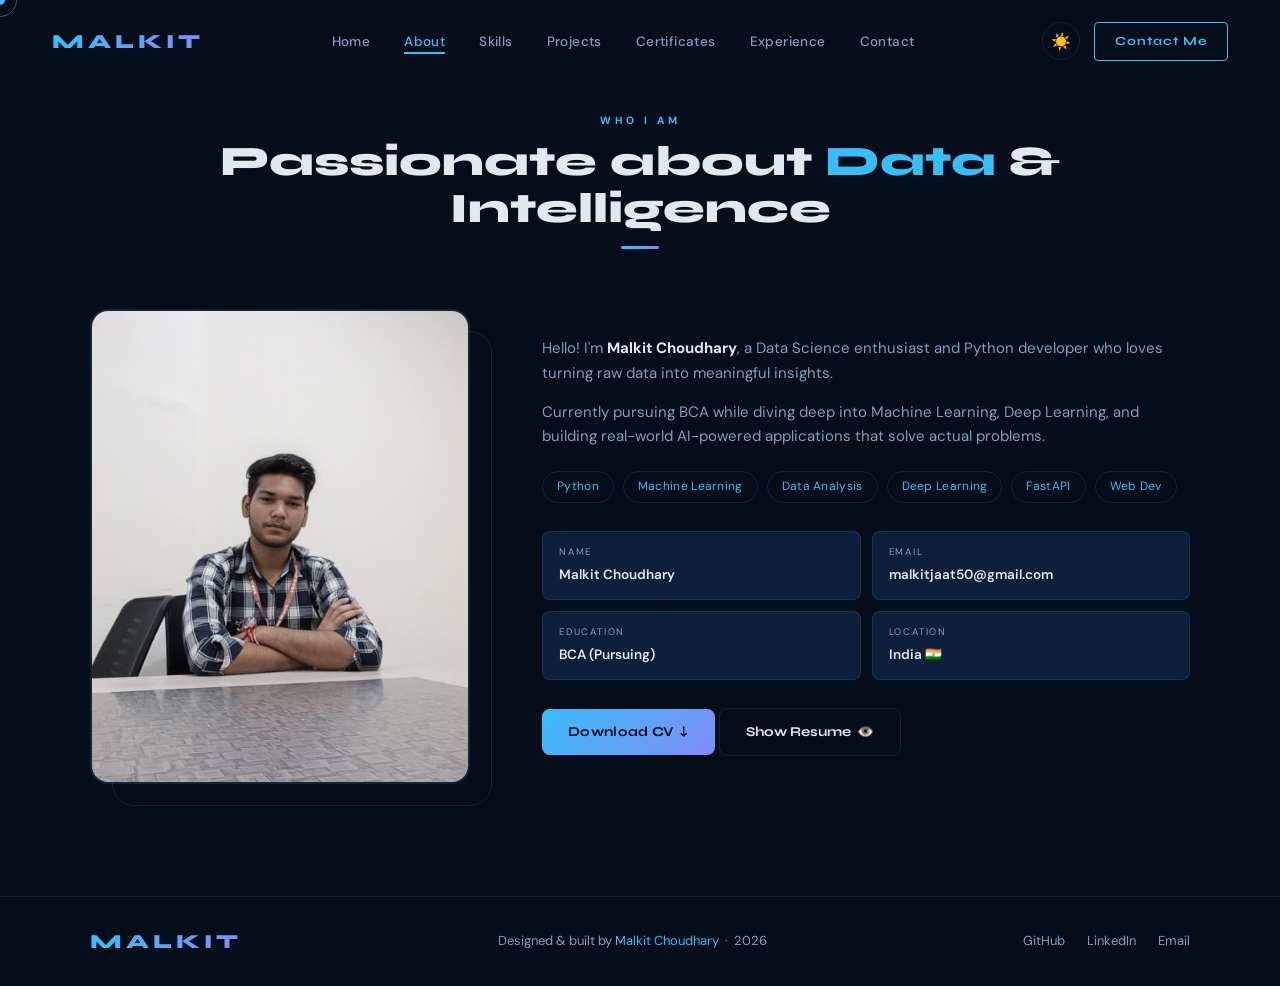
==== about.html @ 35da5207 "Initial portfolio website" ====
<!DOCTYPE html>
<html lang="en">
<head>
  <meta charset="UTF-8">
  <meta name="viewport" content="width=device-width, initial-scale=1.0">
  <title>About | Malkit Choudhary</title>
  <meta name="description" content="About Malkit Choudhary - Data Science Portfolio">
  <link rel="preconnect" href="https://fonts.googleapis.com">
  <link rel="preconnect" href="https://fonts.gstatic.com" crossorigin>
  <link href="https://fonts.googleapis.com/css2?family=Syne:wght@400;600;700;800&family=DM+Sans:ital,opsz,wght@0,9..40,300;0,9..40,400;0,9..40,500;1,9..40,300&display=swap" rel="stylesheet">
  <link rel="stylesheet" href="style.css">
</head>
<body>

  <!-- ===== CUSTOM CURSOR (desktop only) ===== -->
  <div class="cursor" id="cursor" aria-hidden="true"></div>
  <div class="cursor-ring" id="cursorRing" aria-hidden="true"></div>

  <!-- ===== MOBILE SLIDE MENU ===== -->
  <div class="mobile-menu" id="mobileMenu" role="dialog" aria-label="Navigation menu">
    <button class="mobile-close" id="mobileClose" aria-label="Close menu">✕</button>
    <nav>
      <a href="index.html" onclick="closeMobile()">Home</a>
      <a href="about.html" class="active" onclick="closeMobile()">About</a>
      <a href="skills.html" onclick="closeMobile()">Skills</a>
      <a href="projects.html" onclick="closeMobile()">Projects</a>
      <a href="certificates.html" onclick="closeMobile()">Certificates</a>
      <a href="experience.html" onclick="closeMobile()">Experience</a>
      <a href="contact.html" onclick="closeMobile()">Contact</a>
    </nav>
  </div>
  <div class="menu-overlay" id="menuOverlay" onclick="closeMobile()"></div>

  <!-- ===== NAVBAR ===== -->
  <header class="navbar" id="navbar">
    <a href="index.html" class="logo" aria-label="Malkit - Home">MALKIT</a>
    <ul class="nav-links" role="list">
      <li><a href="index.html">Home</a></li>
      <li><a href="about.html" class="active">About</a></li>
      <li><a href="skills.html">Skills</a></li>
      <li><a href="projects.html">Projects</a></li>
            <li><a href="certificates.html">Certificates</a></li>

      <li><a href="experience.html">Experience</a></li>
      <li><a href="contact.html">Contact</a></li>
    </ul>
    <div class="nav-actions">
      <button class="theme-toggle" id="themeToggle" aria-label="Toggle light/dark mode" title="Toggle theme">
        <span class="theme-icon" id="themeIcon">☀️</span>
      </button>
      <a href="contact.html" class="btn-hire">Contact Me</a>
      <button class="hamburger" id="hamburger" onclick="toggleMenu()" aria-label="Open menu" aria-expanded="false">
        <span></span><span></span><span></span>
      </button>
    </div>
  </header>

  <!-- ===== ABOUT ===== -->
  <section id="about" class="about-section">
    <div class="container">
      <div class="section-header reveal">
        <span class="section-label">Who I Am</span>
        <h2 class="section-title">Passionate about <span>Data</span> &amp; Intelligence</h2>
        <div class="section-line"></div>
      </div>

      <div class="about-grid reveal">
        <div class="about-img-wrap">
          <img
            src="malkit.jpeg"
            alt="Malkit Choudhary"
            onerror="this.src='https://ui-avatars.com/api/?name=Malkit+Choudhary&background=38bdf8&color=050c1a&size=400&bold=true&font-size=0.33'"
          >
          <div class="about-deco" aria-hidden="true"></div>
        </div>

        <div class="about-text">
          <p>
            Hello! I'm <strong>Malkit Choudhary</strong>, a Data Science enthusiast and Python developer
            who loves turning raw data into meaningful insights.
          </p>
          <p>
            Currently pursuing BCA while diving deep into Machine Learning, Deep Learning, and building
            real-world AI-powered applications that solve actual problems.
          </p>

          <div class="about-tags" role="list" aria-label="Skills tags">
            <span class="tag" role="listitem">Python</span>
            <span class="tag" role="listitem">Machine Learning</span>
            <span class="tag" role="listitem">Data Analysis</span>
            <span class="tag" role="listitem">Deep Learning</span>
            <span class="tag" role="listitem">FastAPI</span>
            <span class="tag" role="listitem">Web Dev</span>
          </div>

          <div class="about-info-grid">
            <div class="info-item">
              <div class="info-label">Name</div>
              <div class="info-val">Malkit Choudhary</div>
            </div>
            <div class="info-item">
              <div class="info-label">Email</div>
              <div class="info-val">malkitjaat50@gmail.com</div>
            </div>
            <div class="info-item">
              <div class="info-label">Education</div>
              <div class="info-val">BCA (Pursuing)</div>
            </div>
            <div class="info-item">
              <div class="info-label">Location</div>
              <div class="info-val">India 🇮🇳</div>
            </div>
          </div>

          <a href="resume.pdf" class="btn-primary" download aria-label="Download CV">
            Download CV <span aria-hidden="true">↓</span>
          </a>
          <a href="resume.pdf" class="btn-outline" target="_blank" rel="noopener noreferrer" aria-label="Show Resume">
            Show Resume <span aria-hidden="true">👁️</span>
          </a>
        </div>
      </div>
    </div>
  </section>

  <!-- ===== FOOTER ===== -->
 <footer class="footer">
    <div class="container footer-inner">
      <div class="logo">MALKIT</div>
      <p>Designed &amp; built by <span>Malkit Choudhary</span> &nbsp;·&nbsp; 2026</p>
      <div class="footer-links">
        <a href="https://github.com/malkitchoudhary" target="_blank" rel="noopener noreferrer" aria-label="GitHub">GitHub</a>
        <a href="https://www.linkedin.com/in/malkit-choudhary-759688326/" target="_blank" rel="noopener noreferrer" aria-label="LinkedIn">LinkedIn</a>
        <a href="mailto:malkitjaat50@gmail.com" aria-label="Email">Email</a>
      </div>
    </div>
  </footer>

  <script src="main.js"></script>
</body>
</html>
---- style.css ----
/* =========================================
   MALKIT PORTFOLIO — style.css
   Dark/Light theme · Responsive · Accessible
   ========================================= */

/* ─── 1. CSS CUSTOM PROPERTIES ─────────── */
:root {
  /* Dark theme (default) */
  --bg:          #050c1a;
  --bg-alt:      #0a1628;
  --bg-card:     #0d1f3a;
  --text:        #e2e8f0;
  --text-muted:  #7ea0be;
  --border:      rgba(56,189,248,0.14);
  --shadow:      rgba(0,0,0,0.4);

  /* Accent palette */
  --a1:          #38bdf8;
  --a2:          #818cf8;
  --a3:          #c084fc;
  --glow1:       rgba(56,189,248,0.22);
  --glow2:       rgba(129,140,248,0.18);

  /* Typography */
  --font-display: 'Syne', system-ui, sans-serif;
  --font-body:    'DM Sans', system-ui, sans-serif;

  /* Spacing */
  --section-pad: 112px;
  --radius-card: 16px;
  --radius-sm:   8px;

  /* Transitions */
  --ease: cubic-bezier(0.4, 0, 0.2, 1);
}

/* ─── LIGHT THEME OVERRIDES ─────────────── */
body.light-mode {
  --bg:         #f0f6ff;
  --bg-alt:     #e4eef9;
  --bg-card:    #ffffff;
  --text:       #0f1e33;
  --text-muted: #4a6481;
  --border:     rgba(56,189,248,0.3);
  --shadow:     rgba(56,189,248,0.12);
  --glow1:      rgba(56,189,248,0.18);
}

/* ─── 2. RESET & BASE ────────────────────── */
*, *::before, *::after { margin: 0; padding: 0; box-sizing: border-box; }

html { scroll-behavior: smooth; }

body {
  font-family: var(--font-body);
  font-size: 15px;
  line-height: 1.65;
  background: var(--bg);
  color: var(--text);
  overflow-x: hidden;
  cursor: none;
  transition: background 0.35s var(--ease), color 0.35s var(--ease);
}

body.light-mode { cursor: auto; }

img { display: block; max-width: 100%; }
a   { color: inherit; }

h1, h2, h3, h4, h5 {
  font-family: var(--font-display);
  line-height: 1.1;
}

/* ─── 3. SCROLLBAR ───────────────────────── */
::-webkit-scrollbar { width: 3px; }
::-webkit-scrollbar-track { background: var(--bg); }
::-webkit-scrollbar-thumb { background: var(--a1); border-radius: 2px; }

/* ─── 4. UTILITY ─────────────────────────── */
.container {
  max-width: 1180px;
  margin: 0 auto;
  padding: 0 40px;
}

.section-label {
  display: block;
  font-size: 10.5px;
  font-weight: 700;
  letter-spacing: 3.5px;
  text-transform: uppercase;
  color: var(--a1);
  margin-bottom: 10px;
}

.section-header {
  text-align: center;
  margin-bottom: 60px;
}

.section-title {
  font-size: clamp(28px, 4vw, 42px);
  font-weight: 800;
  color: var(--text);
}

.section-title span { color: var(--a1); }

.section-line {
  width: 38px; height: 3px;
  background: linear-gradient(90deg, var(--a1), var(--a2));
  margin: 14px auto 0;
  border-radius: 2px;
}

/* Reveal animation */
.reveal {
  opacity: 0;
  transform: translateY(28px);
  transition: opacity 0.65s var(--ease), transform 0.65s var(--ease);
}
.reveal.visible {
  opacity: 1;
  transform: translateY(0);
}

.hidden { display: none !important; }

/* ─── 5. BUTTONS ─────────────────────────── */
.btn-primary {
  display: inline-flex;
  align-items: center;
  gap: 6px;
  padding: 12px 26px;
  background: linear-gradient(135deg, var(--a1), var(--a2));
  color: #050c1a;
  font-family: var(--font-display);
  font-size: 13.5px;
  font-weight: 700;
  letter-spacing: 0.3px;
  border-radius: var(--radius-sm);
  text-decoration: none;
  border: none;
  cursor: pointer;
  position: relative;
  overflow: hidden;
  transition: transform 0.25s var(--ease), box-shadow 0.25s var(--ease);
}
.btn-primary::after {
  content: '';
  position: absolute; inset: 0;
  background: rgba(255,255,255,0.12);
  transform: translateX(-100%);
  transition: transform 0.4s var(--ease);
}
.btn-primary:hover::after { transform: translateX(0); }
.btn-primary:hover {
  transform: translateY(-2px);
  box-shadow: 0 10px 28px var(--glow1);
}
.btn-primary.btn-full { width: 100%; justify-content: center; }

.btn-outline {
  display: inline-flex;
  align-items: center;
  gap: 6px;
  padding: 12px 26px;
  border: 1.5px solid var(--border);
  color: var(--text);
  font-family: var(--font-display);
  font-size: 13.5px;
  font-weight: 700;
  border-radius: var(--radius-sm);
  text-decoration: none;
  transition: border-color 0.25s var(--ease), color 0.25s var(--ease), transform 0.25s var(--ease);
}
.btn-outline:hover {
  border-color: var(--a1);
  color: var(--a1);
  transform: translateY(-2px);
}

/* Small project buttons */
.btn-sm {
  display: inline-flex;
  align-items: center;
  gap: 5px;
  padding: 7px 14px;
  border-radius: 6px;
  font-family: var(--font-display);
  font-size: 12px;
  font-weight: 700;
  letter-spacing: 0.3px;
  text-decoration: none;
  transition: all 0.25s var(--ease);
  cursor: pointer;
}
.btn-sm svg { flex-shrink: 0; }

.btn-accent {
  background: rgba(56,189,248,0.12);
  color: var(--a1);
  border: 1px solid rgba(56,189,248,0.25);
}
.btn-accent:hover {
  background: rgba(56,189,248,0.22);
  border-color: var(--a1);
  transform: translateY(-1px);
}

.btn-accent2 {
  background: rgba(129,140,248,0.12);
  color: var(--a2);
  border: 1px solid rgba(129,140,248,0.25);
}
.btn-accent2:hover {
  background: rgba(129,140,248,0.22);
  border-color: var(--a2);
  transform: translateY(-1px);
}

.btn-accent3 {
  background: rgba(192,132,252,0.12);
  color: var(--a3);
  border: 1px solid rgba(192,132,252,0.25);
}
.btn-accent3:hover {
  background: rgba(192,132,252,0.22);
  border-color: var(--a3);
  transform: translateY(-1px);
}

.btn-ghost {
  background: transparent;
  color: var(--text-muted);
  border: 1px solid var(--border);
}
.btn-ghost:hover {
  color: var(--text);
  border-color: rgba(255,255,255,0.3);
  transform: translateY(-1px);
}

.btn-disabled,
.btn-disabled:hover {
  opacity: 0.55;
  cursor: not-allowed;
  pointer-events: none;
  transform: none;
}

/* ─── 6. CURSOR (desktop only) ─────────── */
.cursor, .cursor-ring { pointer-events: none; position: fixed; z-index: 9999; }

.cursor {
  width: 10px; height: 10px;
  background: var(--a1);
  border-radius: 50%;
  top: 0; left: 0;
  transform: translate(-50%,-50%);
  transition: width 0.2s, height 0.2s, background 0.2s;
  mix-blend-mode: screen;
}
.cursor-ring {
  width: 34px; height: 34px;
  border: 1.5px solid var(--a1);
  border-radius: 50%;
  top: 0; left: 0;
  z-index: 9998;
  transform: translate(-50%,-50%);
  opacity: 0.5;
  transition: width 0.3s, height 0.3s, border-color 0.2s;
}
body.cursor-hover .cursor        { width: 18px; height: 18px; background: var(--a2); }
body.cursor-hover .cursor-ring   { width: 52px; height: 52px; border-color: var(--a2); opacity: 0.35; }
body.light-mode .cursor, body.light-mode .cursor-ring { display: none; }

/* ─── 7. NAVBAR ──────────────────────────── */
.navbar {
  position: fixed; top: 0; left: 0; right: 0;
  z-index: 1000;
  display: flex;
  align-items: center;
  justify-content: space-between;
  padding: 22px 52px;
  transition: padding 0.4s var(--ease), background 0.4s, border-color 0.4s;
}
.navbar.scrolled {
  background: rgba(5,12,26,0.88);
  backdrop-filter: blur(24px);
  -webkit-backdrop-filter: blur(24px);
  border-bottom: 1px solid var(--border);
  padding: 13px 52px;
}
body.light-mode .navbar.scrolled {
  background: rgba(240,246,255,0.9);
}

.logo {
  font-family: var(--font-display);
  font-size: 20px;
  font-weight: 800;
  letter-spacing: 4px;
  background: linear-gradient(90deg, var(--a1), var(--a2));
  -webkit-background-clip: text;
  -webkit-text-fill-color: transparent;
  background-clip: text;
  text-decoration: none;
}

.nav-links {
  display: flex;
  list-style: none;
  gap: 34px;
}
.nav-links a {
  text-decoration: none;
  color: var(--text-muted);
  font-size: 13.5px;
  font-weight: 500;
  letter-spacing: 0.4px;
  position: relative;
  transition: color 0.25s;
}
.nav-links a::after {
  content: '';
  position: absolute; bottom: -4px; left: 0;
  width: 0; height: 1.5px;
  background: var(--a1);
  transition: width 0.25s var(--ease);
}
.nav-links a:hover        { color: var(--a1); }
.nav-links a:hover::after { width: 100%; }
.nav-links a.active       { color: var(--a1); }
.nav-links a.active::after{ width: 100%; }

.nav-actions {
  display: flex;
  align-items: center;
  gap: 14px;
}

.theme-toggle {
  background: none;
  border: 1.5px solid var(--border);
  color: var(--text-muted);
  width: 38px; height: 38px;
  border-radius: 50%;
  cursor: pointer;
  display: flex;
  align-items: center;
  justify-content: center;
  font-size: 16px;
  transition: border-color 0.25s, transform 0.25s, background 0.25s;
}
.theme-toggle:hover {
  border-color: var(--a1);
  background: rgba(56,189,248,0.08);
  transform: rotate(20deg);
}

.btn-hire {
  font-family: var(--font-display);
  font-size: 12.5px;
  font-weight: 700;
  letter-spacing: 1px;
  color: var(--a1);
  border: 1.5px solid var(--a1);
  padding: 8px 20px;
  border-radius: 4px;
  text-decoration: none;
  transition: background 0.25s, color 0.25s;
}
.btn-hire:hover {
  background: var(--a1);
  color: #050c1a;
}

/* Hamburger */
.hamburger {
  display: none;
  flex-direction: column;
  gap: 5px;
  background: none;
  border: none;
  cursor: pointer;
  padding: 4px;
}
.hamburger span {
  display: block;
  width: 22px; height: 2px;
  background: var(--text);
  border-radius: 2px;
  transition: transform 0.3s var(--ease), opacity 0.3s;
}
.hamburger.active span:nth-child(1) { transform: rotate(45deg) translate(5px,5px); }
.hamburger.active span:nth-child(2) { opacity: 0; }
.hamburger.active span:nth-child(3) { transform: rotate(-45deg) translate(5px,-5px); }

/* ─── 8. MOBILE MENU ─────────────────────── */
.menu-overlay {
  display: none;
  position: fixed; inset: 0;
  background: rgba(0,0,0,0.5);
  z-index: 1001;
  opacity: 0;
  transition: opacity 0.35s;
}
.menu-overlay.open { opacity: 1; }

.mobile-menu {
  position: fixed;
  top: 0; right: -100%; bottom: 0;
  width: min(300px, 80vw);
  background: var(--bg-alt);
  border-left: 1px solid var(--border);
  z-index: 1002;
  display: flex;
  flex-direction: column;
  justify-content: center;
  align-items: center;
  gap: 32px;
  transition: right 0.4s cubic-bezier(0.4,0,0.2,1);
  padding: 40px 24px;
}
.mobile-menu.open { right: 0; }

.mobile-close {
  position: absolute; top: 20px; right: 20px;
  background: none; border: none;
  color: var(--text-muted); font-size: 20px;
  cursor: pointer;
  line-height: 1;
  padding: 6px;
  transition: color 0.2s;
}
.mobile-close:hover { color: var(--text); }

.mobile-menu nav {
  display: flex;
  flex-direction: column;
  align-items: center;
  gap: 28px;
}
.mobile-menu a {
  font-family: var(--font-display);
  font-size: 22px;
  font-weight: 700;
  letter-spacing: 2px;
  color: var(--text);
  text-decoration: none;
  transition: color 0.25s;
}
.mobile-menu a:hover,
.mobile-menu a.active {
  color: var(--a1);
  text-decoration: underline;
  text-underline-offset: 8px;
  text-decoration-thickness: 2px;
}

/* ─── 9. HERO ────────────────────────────── */
.hero {
  min-height: 100vh;
  position: relative;
  overflow: hidden;
  display: flex;
  flex-direction: column;
  justify-content: center;
  padding-top: 80px;
}

/* Background grid */
.hero-grid {
  position: absolute; inset: 0; pointer-events: none;
  background-image:
    linear-gradient(rgba(56,189,248,0.032) 1px, transparent 1px),
    linear-gradient(90deg, rgba(56,189,248,0.032) 1px, transparent 1px);
  background-size: 56px 56px;
}

/* Gradient orbs */
.orb {
  position: absolute;
  border-radius: 50%;
  filter: blur(90px);
  pointer-events: none;
  animation: floatOrb 9s ease-in-out infinite;
}
.orb-1 {
  width: 520px; height: 520px;
  background: radial-gradient(circle, rgba(56,189,248,0.11), transparent 70%);
  top: -120px; right: -80px;
  animation-delay: 0s;
}
.orb-2 {
  width: 420px; height: 420px;
  background: radial-gradient(circle, rgba(129,140,248,0.09), transparent 70%);
  bottom: -60px; left: 80px;
  animation-delay: -4.5s;
}

@keyframes floatOrb {
  0%,100% { transform: translate(0,0) scale(1); }
  33%      { transform: translate(24px,-24px) scale(1.04); }
  66%      { transform: translate(-16px,20px) scale(0.96); }
}

/* Hero inner layout */
.hero-inner {
  display: flex;
  align-items: center;
 justify-content: flex-start;
  gap: 48px;
  position: relative; z-index: 1;
  flex-wrap: wrap;
  margin-left: 100px;

}

.hero-text { flex: 1 1 420px; max-width: 680px; }

.hero-tag {
  display: inline-flex;
  align-items: center;
  gap: 8px;
  border: 1px solid var(--border);
  background: rgba(56,189,248,0.07);
  padding: 6px 14px;
  border-radius: 100px;
  font-size: 10.5px;
  letter-spacing: 2px;
  font-weight: 600;
  color: var(--a1);
  margin-bottom: 24px;
  animation: fadeUp 0.7s ease both;
}
.hero-tag .dot {
  width: 6px; height: 6px;
  border-radius: 50%;
  background: var(--a1);
  animation: pulseDot 2s ease infinite;
}

@keyframes pulseDot {
  0%,100% { opacity:1; transform:scale(1); }
  50%      { opacity:0.4; transform:scale(0.7); }
}

.hero-text h1 {
  font-size: clamp(38px, 5.5vw, 76px);
  font-weight: 800;
  line-height: 1.04;
  animation: fadeUp 0.7s 0.1s ease both;


}
.hero-name {
  display: block;
  background: linear-gradient(135deg, var(--a1) 0%, var(--a2) 55%, var(--a3) 100%);
  -webkit-background-clip: text;
  -webkit-text-fill-color: transparent;
  background-clip: text;
  
}

.hero-sub {
  font-size: clamp(14px, 1.8vw, 16.5px);
  color: var(--text-muted);
  margin: 18px 0 34px;
  line-height: 1.75;
  animation: fadeUp 0.7s 0.2s ease both;
}

.hero-btns {
  display: flex;
  gap: 14px;
  flex-wrap: wrap;
  animation: fadeUp 0.7s 0.3s ease both;
}

/* Hero photo */
.hero-photo {
  position: relative;
  flex-shrink: 0;
  animation: fadeUp 0.7s 0.25s ease both;
  
}

.photo-ring {
  position: absolute;
  inset: -10px;
  border-radius: 50%;
  border: 2px solid var(--border);
  animation: rotateSlow 18s linear infinite;
}
.photo-ring::before {
  content: '';
  position: absolute;
  top: -1px; left: 50%;
  width: 12px; height: 12px;
  background: var(--a1);
  border-radius: 50%;
  transform: translateX(-50%);
  box-shadow: 0 0 10px var(--glow1);
}

@keyframes rotateSlow {
  from { transform: rotate(0deg); }
  to   { transform: rotate(360deg); }
}

.profile-img {
  width: 200px; height: 200px;
  border-radius: 50%;
  object-fit: cover;
  border: 3px solid var(--border);
  box-shadow: 0 0 40px var(--glow1);
  transition: box-shadow 0.4s;
}
.hero-photo:hover .profile-img {
  box-shadow: 0 0 60px var(--glow1), 0 0 100px var(--glow2);
}

.photo-badge {
  position: absolute;
  bottom: 4px; right: -16px;
  background: var(--bg-card);
  border: 1px solid var(--border);
  padding: 8px 12px;
  border-radius: 10px;
  font-family: var(--font-display);
  font-size: 11px;
  font-weight: 700;
  color: var(--text);
  display: flex;
  align-items: center;
  gap: 6px;
  white-space: nowrap;
  box-shadow: 0 8px 24px var(--shadow);
}
.badge-emoji { font-size: 16px; }

/* Stats bar */
.hero-stats {
  display: flex;
  justify-content: center;
  gap: 20px;
  flex-wrap: wrap;
  position: relative; z-index: 1;
  margin-top: 64px;
  padding-bottom: 64px;
  animation: fadeUp 0.7s 0.4s ease both;
}
.stat {
  background: rgba(10,22,40,0.6);
  border: 1px solid var(--border);
  backdrop-filter: blur(10px);
  padding: 18px 28px;
  border-radius: 12px;
  text-align: center;
  min-width: 110px;
  transition: border-color 0.25s, box-shadow 0.25s;
}
body.light-mode .stat { background: rgba(255,255,255,0.7); }
.stat:hover {
  border-color: rgba(56,189,248,0.4);
  box-shadow: 0 8px 24px var(--glow1);
}
.stat-num {
  font-family: var(--font-display);
  font-size: 30px;
  font-weight: 800;
  background: linear-gradient(135deg, var(--a1), var(--a2));
  -webkit-background-clip: text;
  -webkit-text-fill-color: transparent;
  background-clip: text;
}
.stat-label {
  font-size: 9.5px;
  letter-spacing: 2px;
  color: var(--text-muted);
  margin-top: 4px;
}

/* Scroll indicator */
.scroll-indicator {
  position: absolute;
  bottom: 28px; left: 50%;
  transform: translateX(-50%);
  display: flex;
  flex-direction: column;
  align-items: center;
  gap: 6px;
  color: var(--text-muted);
  font-size: 9px;
  letter-spacing: 2.5px;
  animation: fadeUp 0.7s 0.6s ease both;
  margin-left: -20px;
}
.scroll-line {
  width: 1px; height: 42px;
  background: linear-gradient(var(--a1), transparent);
  animation: scrollDrop 2.2s ease infinite;
}
@keyframes scrollDrop {
  0%   { transform: scaleY(0); transform-origin: top; }
  50%  { transform: scaleY(1); transform-origin: top; }
  51%  { transform-origin: bottom; }
  100% { transform: scaleY(0); transform-origin: bottom; }
}

/* Hero entry animations */
@keyframes fadeUp {
  from { opacity:0; transform:translateY(22px); }
  to   { opacity:1; transform:translateY(0);    }
}

/* ─── 10. ABOUT ──────────────────────────── */
.about-section {
  padding: var(--section-pad) 0;
  background: var(--bg);
}

.about-grid {
  display: grid;
  grid-template-columns: 380px 1fr;
  gap: 72px;
  align-items: center;
}

.about-img-wrap {
  position: relative;
}
.about-img-wrap img {
  width: 100%;
  border-radius: 18px;
  border: 2px solid var(--border);
  object-fit: cover;
  aspect-ratio: 4/5;
  filter: grayscale(15%);
  transition: filter 0.4s, box-shadow 0.4s;
}
.about-img-wrap:hover img {
  filter: grayscale(0%);
  box-shadow: 0 20px 50px var(--glow1);
}
.about-deco {
  position: absolute;
  top: 22px; left: 22px;
  right: -22px; bottom: -22px;
  border: 1.5px solid var(--border);
  border-radius: 22px;
  z-index: -1;
  transition: border-color 0.3s;
}
.about-img-wrap:hover .about-deco { border-color: rgba(56,189,248,0.3); }

.about-text p {
  color: var(--text-muted);
  margin-bottom: 14px;
  font-size: 15px;
}
.about-text strong { color: var(--text); }

.about-tags {
  display: flex;
  flex-wrap: wrap;
  gap: 9px;
  margin: 22px 0 28px;
}
.tag {
  font-size: 12px;
  letter-spacing: 0.3px;
  border: 1px solid var(--border);
  padding: 5px 14px;
  border-radius: 100px;
  color: var(--a1);
  cursor: default;
  transition: background 0.25s, border-color 0.25s;
}
.tag:hover {
  background: rgba(56,189,248,0.1);
  border-color: rgba(56,189,248,0.35);
}

.about-info-grid {
  display: grid;
  grid-template-columns: 1fr 1fr;
  gap: 11px;
  margin-bottom: 28px;
}
.info-item {
  background: var(--bg-card);
  border: 1px solid var(--border);
  padding: 13px 16px;
  border-radius: var(--radius-sm);
}
.info-label {
  font-size: 9.5px;
  letter-spacing: 1.8px;
  text-transform: uppercase;
  color: var(--text-muted);
  margin-bottom: 3px;
}
.info-val {
  font-size: 13.5px;
  font-weight: 600;
  color: var(--text);
}

/* ─── 11. SKILLS ─────────────────────────── */
.skills-section {
  padding: var(--section-pad) 0;
  background: var(--bg-alt);
  border-top:    1px solid var(--border);
  border-bottom: 1px solid var(--border);
}

.skills-grid {
  display: grid;
  grid-template-columns: repeat(4, 1fr);
  gap: 18px;
}

.skill-card {
  background: var(--bg);
  border: 1px solid var(--border);
  padding: 26px 18px;
  border-radius: 14px;
  text-align: center;
  cursor: default;
  position: relative;
  overflow: hidden;
  transition: transform 0.28s var(--ease),
              border-color 0.28s,
              box-shadow 0.28s;
}
.skill-card::before {
  content: '';
  position: absolute; inset: 0;
  background: linear-gradient(135deg, rgba(56,189,248,0.06), transparent);
  opacity: 0;
  transition: opacity 0.28s;
}
.skill-card:hover {
  border-color: rgba(56,189,248,0.45);
  transform: translateY(-7px);
  box-shadow: 0 18px 36px rgba(56,189,248,0.13);
}
.skill-card:hover::before { opacity: 1; }
.skill-card img {
  width: 50px; height: 50px;
  object-fit: contain;
  margin: 0 auto 13px;
  transition: transform 0.28s var(--ease);
}
.skill-card:hover img { transform: scale(1.12) rotate(5deg); }
.skill-card h3 {
  font-size: 13.5px;
  font-weight: 600;
  color: var(--text);
  position: relative; z-index: 1;
}

/* ─── 12. PROJECTS ───────────────────────── */
.projects-section {
  padding: var(--section-pad) 0;
  background: var(--bg);
}
.projects-section--alt {
  background: var(--bg-alt);
  border-top: 1px solid var(--border);
  padding-top: 80px;
}

.projects-grid {
  display: grid;
  grid-template-columns: repeat(3, 1fr);
  gap: 22px;
}

.project-card {
  background: var(--bg-card);
  border: 1px solid var(--border);
  border-radius: var(--radius-card);
  overflow: hidden;
  position: relative;
  transition: transform 0.35s var(--ease),
              border-color 0.35s,
              box-shadow 0.35s;
}
/* Top accent line */
.project-card::after {
  content: '';
  position: absolute; top: 0; left: 0; right: 0;
  height: 2.5px;
  background: linear-gradient(90deg, var(--a1), var(--a2));
  transform: scaleX(0);
  transform-origin: left;
  transition: transform 0.4s var(--ease);
}
.project-card:hover::after      { transform: scaleX(1); }
.project-card:hover {
  transform: translateY(-9px);
  border-color: rgba(56,189,248,0.35);
  box-shadow: 0 22px 45px rgba(56,189,248,0.14);
}

.project-img-wrap {
  position: relative;
  height: 196px;
  overflow: hidden;
}
.project-img-wrap img {
  width: 100%; height: 100%;
  object-fit: cover;
  transition: transform 0.55s var(--ease);
}
.project-card:hover .project-img-wrap img { transform: scale(1.07); }
.project-overlay {
  position: absolute; inset: 0;
  background: linear-gradient(to top, rgba(5,12,26,0.88) 0%, transparent 65%);
}
body.light-mode .project-overlay {
  background: linear-gradient(to top, rgba(240,246,255,0.6) 0%, transparent 65%);
}

.project-badge {
  position: absolute; top: 12px; left: 12px;
  font-size: 9.5px; letter-spacing: 1.5px; font-weight: 700;
  padding: 4px 10px; border-radius: 100px;
}
.project-badge.ml { background: var(--a1); color: #050c1a; }
.project-badge.dl { background: var(--a2); color: #fff; }
.project-badge.bi { background: var(--a3); color: #fff; }

.project-body { padding: 20px; }
.project-body h3 {
  font-size: 16.5px;
  font-weight: 700;
  color: var(--text);
  margin-bottom: 9px;
}
.project-body p {
  font-size: 13px;
  color: var(--text-muted);
  line-height: 1.6;
  margin-bottom: 16px;
}
.project-links {
  display: flex;
  gap: 9px;
  flex-wrap: wrap;
}

/* ─── 13. CERTIFICATES ───────────────────── */
.cert-section {
  padding: var(--section-pad) 0;
  background: var(--bg-alt);
  border-top: 1px solid var(--border);
}

.cert-grid {
  display: grid;
  grid-template-columns: repeat(3, 1fr);
  gap: 22px;
}

.cert-card {
  background: var(--bg-card);
  border: 1px solid var(--border);
  border-radius: var(--radius-card);
  overflow: hidden;
  cursor: pointer;
  transition: transform 0.3s var(--ease), border-color 0.3s, box-shadow 0.3s;
}
.cert-card:hover {
  transform: translateY(-7px);
  border-color: rgba(56,189,248,0.38);
  box-shadow: 0 18px 38px rgba(56,189,248,0.12);
}

.cert-img-wrap {
  height: 172px;
  overflow: hidden;
  background: var(--bg-alt);
  display: flex;
  align-items: center;
  justify-content: center;
  border-bottom: 1px solid var(--border);
  position: relative;
}
.cert-img-wrap img {
  width: 100%; height: 100%;
  object-fit: cover;
  transition: transform 0.5s var(--ease);
}
.cert-card:hover .cert-img-wrap img { transform: scale(1.05); }
.cert-logo {
  position: absolute;
  font-size: 42px;
  opacity: 0.25;
}
.cert-img-wrap img + .cert-logo { display: none; }

.cert-body { padding: 18px; }
.cert-issuer {
  font-size: 10px;
  letter-spacing: 1.5px;
  font-weight: 700;
  text-transform: uppercase;
  color: var(--a1);
  display: block;
  margin-bottom: 6px;
}
.cert-body h3 {
  font-size: 14.5px;
  font-weight: 700;
  color: var(--text);
  margin-bottom: 8px;
}
.cert-body p {
  font-size: 12.5px;
  color: var(--text-muted);
  line-height: 1.55;
  margin-bottom: 12px;
}
.cert-footer {
  display: flex;
  align-items: center;
  justify-content: space-between;
  gap: 12px;
  flex-wrap: wrap;
}
.cert-date {
  display: inline-flex;
  align-items: center;
  gap: 5px;
  font-size: 11px;
  color: var(--text-muted);
}
.cert-link {
  font-family: var(--font-display);
  font-size: 11.5px;
  font-weight: 700;
  color: var(--a1);
  text-decoration: none;
  transition: opacity 0.2s;
}
.cert-link:hover { opacity: 0.7; }
.cert-actions {
  display: flex;
  align-items: center;
  gap: 12px;
  flex-wrap: wrap;
  justify-content: flex-end;
}

/* ─── 14. CONTACT ────────────────────────── */
.contact-section {
  padding: var(--section-pad) 0;
  background: var(--bg);
  border-top: 1px solid var(--border);
}

.contact-grid {
  display: grid;
  grid-template-columns: 1fr 1fr;
  gap: 64px;
  align-items: start;
}

.contact-info h2 {
  font-size: clamp(28px, 3.5vw, 42px);
  font-weight: 800;
  line-height: 1.15;
  margin-bottom: 16px;
  margin-top: 10px;
}
.contact-info h2 span { color: var(--a1); }
.contact-info > p {
  color: var(--text-muted);
  font-size: 15px;
  line-height: 1.7;
  margin-bottom: 36px;
}

.contact-channels { display: flex; flex-direction: column; gap: 16px; }

.channel-item {
  display: flex;
  align-items: center;
  gap: 16px;
  background: var(--bg-card);
  border: 1px solid var(--border);
  padding: 16px 18px;
  border-radius: 12px;
  text-decoration: none;
  transition: border-color 0.25s, box-shadow 0.25s, transform 0.25s;
}
.channel-item:hover {
  border-color: rgba(56,189,248,0.4);
  box-shadow: 0 8px 22px var(--glow1);
  transform: translateX(4px);
}
.channel-icon {
  font-size: 22px;
  line-height: 1;
  flex-shrink: 0;
}
.channel-label {
  font-size: 10px;
  letter-spacing: 1.5px;
  text-transform: uppercase;
  color: var(--text-muted);
  margin-bottom: 2px;
}
.channel-val {
  font-size: 13.5px;
  font-weight: 500;
  color: var(--text);
}

/* Contact form */
.contact-form-wrap {
  background: var(--bg-card);
  border: 1px solid var(--border);
  border-radius: 18px;
  padding: 32px;
}

.contact-form { display: flex; flex-direction: column; gap: 20px; }

.form-group { display: flex; flex-direction: column; gap: 7px; }
.form-group label {
  font-size: 12px;
  font-weight: 600;
  letter-spacing: 0.5px;
  color: var(--text-muted);
  text-transform: uppercase;
}

.form-group input,
.form-group textarea {
  background: var(--bg);
  border: 1.5px solid var(--border);
  border-radius: var(--radius-sm);
  padding: 11px 14px;
  color: var(--text);
  font-family: var(--font-body);
  font-size: 14px;
  outline: none;
  transition: border-color 0.25s, box-shadow 0.25s;
  resize: vertical;
}
.form-group input::placeholder,
.form-group textarea::placeholder { color: var(--text-muted); opacity: 0.6; }
.form-group input:focus,
.form-group textarea:focus {
  border-color: var(--a1);
  box-shadow: 0 0 0 3px rgba(56,189,248,0.12);
}
.form-group input.error,
.form-group textarea.error {
  border-color: #f87171;
  box-shadow: 0 0 0 3px rgba(248,113,113,0.12);
}

.form-error {
  font-size: 12px;
  color: #f87171;
  min-height: 16px;
}

.form-success {
  background: rgba(56,189,248,0.1);
  border: 1px solid rgba(56,189,248,0.3);
  border-radius: var(--radius-sm);
  padding: 12px 16px;
  font-size: 13.5px;
  color: var(--a1);
  text-align: center;
}

/* ─── 15. FOOTER ─────────────────────────── */
.footer {
  border-top: 1px solid var(--border);
  padding: 28px 0;
  background: var(--bg);
}
.footer-inner {
  display: flex;
  align-items: center;
  justify-content: space-between;
  flex-wrap: wrap;
  gap: 16px;
}
.footer p {
  font-size: 13px;
  color: var(--text-muted);
}
.footer p span { color: var(--a1); }
.footer-links {
  display: flex;
  gap: 22px;
}
.footer-links a {
  font-size: 13px;
  color: var(--text-muted);
  text-decoration: none;
  transition: color 0.2s;
}
.footer-links a:hover { color: var(--a1); }

/* ─── 16. RESPONSIVE ─────────────────────── */

/* === Tablet: ≤ 992px === */
@media (max-width: 992px) {
  :root { --section-pad: 80px; }

  .container { padding: 0 28px; }

  /* Navbar */
  .navbar, .navbar.scrolled { padding-left: 28px; padding-right: 28px; }
  .nav-links, .btn-hire { display: none; }
  .hamburger { display: flex; }

  /* Hero */
  .hero-inner { flex-direction: column-reverse; align-items: center; text-align: center; margin-left: 60px}
  .hero-text   { max-width: 100%; }
  .hero-btns   { justify-content: center; }
  .hero-tag    { margin-left: auto; margin-right: auto; display: inline-flex; }
  .hero-stats  { gap: 14px; }

  /* Profile photo in hero */
  .profile-img { width: 160px; height: 160px; }
  .photo-badge { right: -8px; }

  /* About */
  .about-grid  { grid-template-columns: 1fr; gap: 36px; }
  .about-img-wrap img { max-width: 320px; margin: 0 auto; }
  .about-deco  { display: none; }
  .about-text  { text-align: center; }
  .about-tags  { justify-content: center; }
  .about-info-grid { max-width: 460px; margin-left: auto; margin-right: auto; }
  .about-text .btn-primary { display: inline-flex; }

  /* Grids */
  .skills-grid   { grid-template-columns: repeat(3, 1fr); }
  .projects-grid { grid-template-columns: repeat(2, 1fr); }
  .cert-grid     { grid-template-columns: repeat(2, 1fr); }

  /* Contact */
  .contact-grid { grid-template-columns: 1fr; gap: 48px; }
}

/* === Mobile: ≤ 576px === */
@media (max-width: 576px) {
  :root { --section-pad: 64px; }

  .container { padding: 0 18px; }

  /* Navbar */
  .navbar, .navbar.scrolled { padding-left: 18px; padding-right: 18px; }

  /* Hero */
    .hero-inner {  margin-left: 0px;}

  .profile-img { width: 130px; height: 130px; }
  .photo-ring  { inset: -8px; }
  .hero-stats  { gap: 10px; }
  .stat        { min-width: 80px; padding: 13px 14px; }
  .stat-num    { font-size: 24px; }
  .hero-btns   { flex-direction: column; gap: 10px; }
  .hero-btns .btn-primary,
  .hero-btns .btn-outline { width: 100%; justify-content: center; }

  /* Grids */
  .skills-grid   { grid-template-columns: repeat(2, 1fr); gap: 12px; }
  .projects-grid { grid-template-columns: 1fr; }
  .cert-grid     { grid-template-columns: 1fr; }

  /* About */
  .about-info-grid { grid-template-columns: 1fr; }

  /* Contact form */
  .contact-form-wrap { padding: 22px 18px; }

  /* Footer */
  .footer-inner { flex-direction: column; align-items: center; text-align: center; gap: 12px; }
}
/* ===== EXPERIENCE SECTION ===== */
.experience-section {
  padding: var(--section-pad) 0;
  background: var(--bg);
}

.experience-grid {
  display: grid;
  grid-template-columns: repeat(2, 1fr);
  gap: 28px;
}

/* Card */
.exp-card {
  background: var(--bg-card);
  border: 1px solid var(--border);
  padding: 26px;
  border-radius: 14px;
  transition: all 0.3s var(--ease);
  position: relative;
  overflow: hidden;
}

/* top gradient line */
.exp-card::before {
  content: "";
  position: absolute;
  top: 0;
  left: 0;
  height: 3px;
  width: 100%;
  background: linear-gradient(90deg, var(--a1), var(--a2));
}

/* hover effect */
.exp-card:hover {
  transform: translateY(-6px);
  box-shadow: 0 10px 30px var(--glow1);
  border-color: rgba(56,189,248,0.4);
}

/* badge */
.exp-badge {
  font-size: 10px;
  padding: 4px 10px;
  border-radius: 50px;
  font-weight: 700;
  letter-spacing: 1px;
}

.exp-badge.internship {
  background: rgba(56,189,248,0.15);
  color: var(--a1);
}

.exp-badge.training {
  background: rgba(129,140,248,0.15);
  color: var(--a2);
}

/* title */
.exp-card h3 {
  font-size: 18px;
  margin: 10px 0;
  font-family: var(--font-display);
}

/* role */
.exp-role {
  font-size: 13px;
  color: var(--text-muted);
  margin-bottom: 10px;
}

/* description */
.exp-desc {
  font-size: 14px;
  color: var(--text-muted);
  margin-bottom: 15px;
  line-height: 1.6;
}

/* current badge */
.exp-current {
  display: inline-block;
  font-size: 11px;
  padding: 5px 12px;
  border-radius: 20px;
  background: rgba(34,197,94,0.15);
  color: #22c55e;
  font-weight: 600;
}

/* ===== RESPONSIVE ===== */
@media (max-width: 992px) {
  .experience-grid {
    grid-template-columns: 1fr;
  }
}
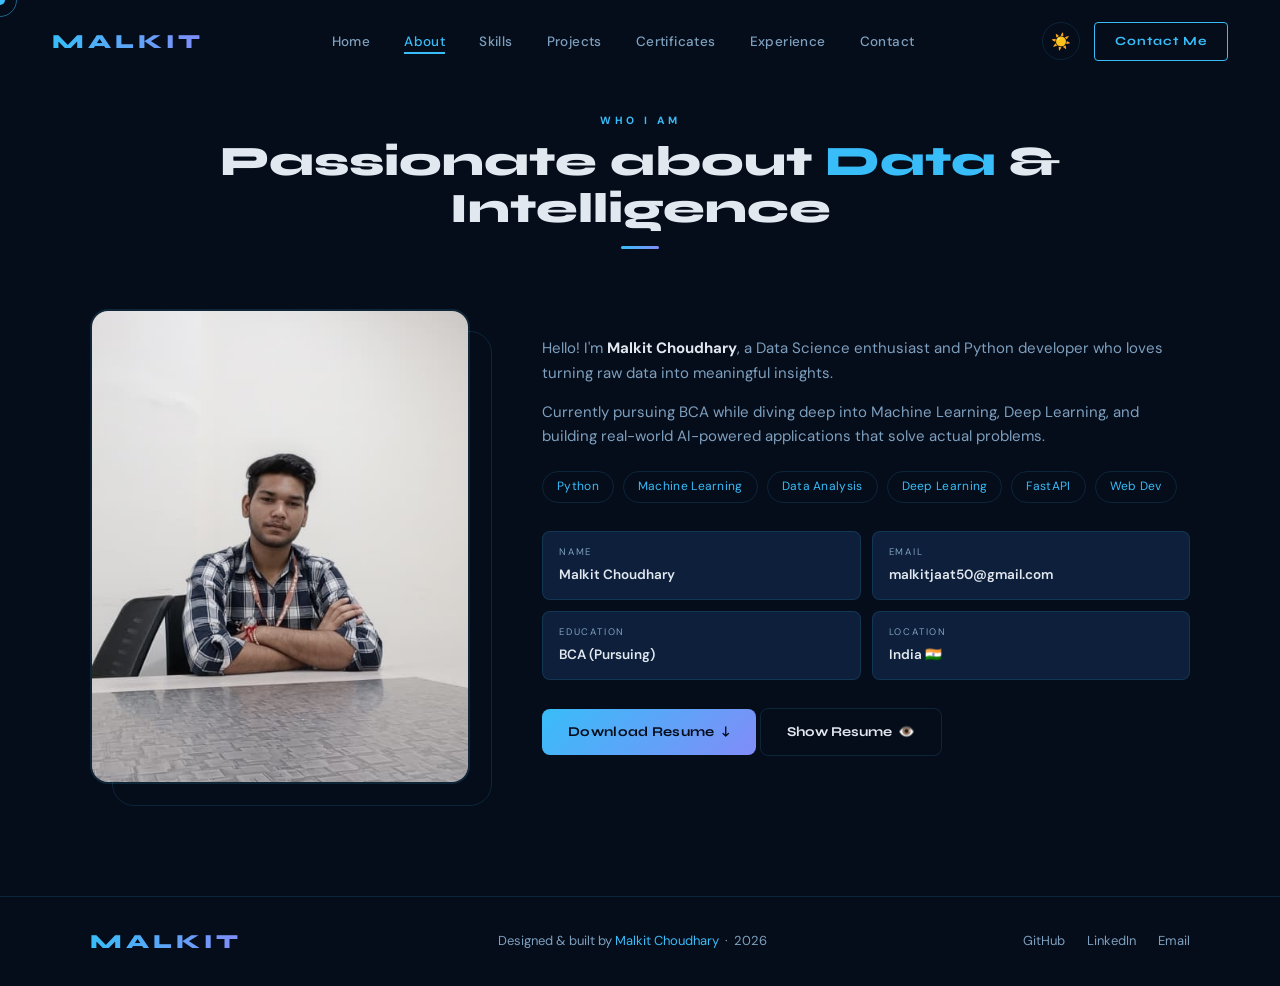
==== commit a0954702: "Fix resume links and mobile menu" ====
--- a/about.html
+++ b/about.html
@@ -49,7 +49,7 @@
         <span class="theme-icon" id="themeIcon">☀️</span>
       </button>
       <a href="contact.html" class="btn-hire">Contact Me</a>
-      <button class="hamburger" id="hamburger" onclick="toggleMenu()" aria-label="Open menu" aria-expanded="false">
+      <button class="hamburger" id="hamburger" aria-label="Open menu" aria-expanded="false">
         <span></span><span></span><span></span>
       </button>
     </div>
@@ -113,7 +113,7 @@
           </div>
 
           <a href="resume.pdf" class="btn-primary" download aria-label="Download CV">
-            Download CV <span aria-hidden="true">↓</span>
+            Download Resume <span aria-hidden="true">↓</span>
           </a>
           <a href="resume.pdf" class="btn-outline" target="_blank" rel="noopener noreferrer" aria-label="Show Resume">
             Show Resume <span aria-hidden="true">👁️</span>
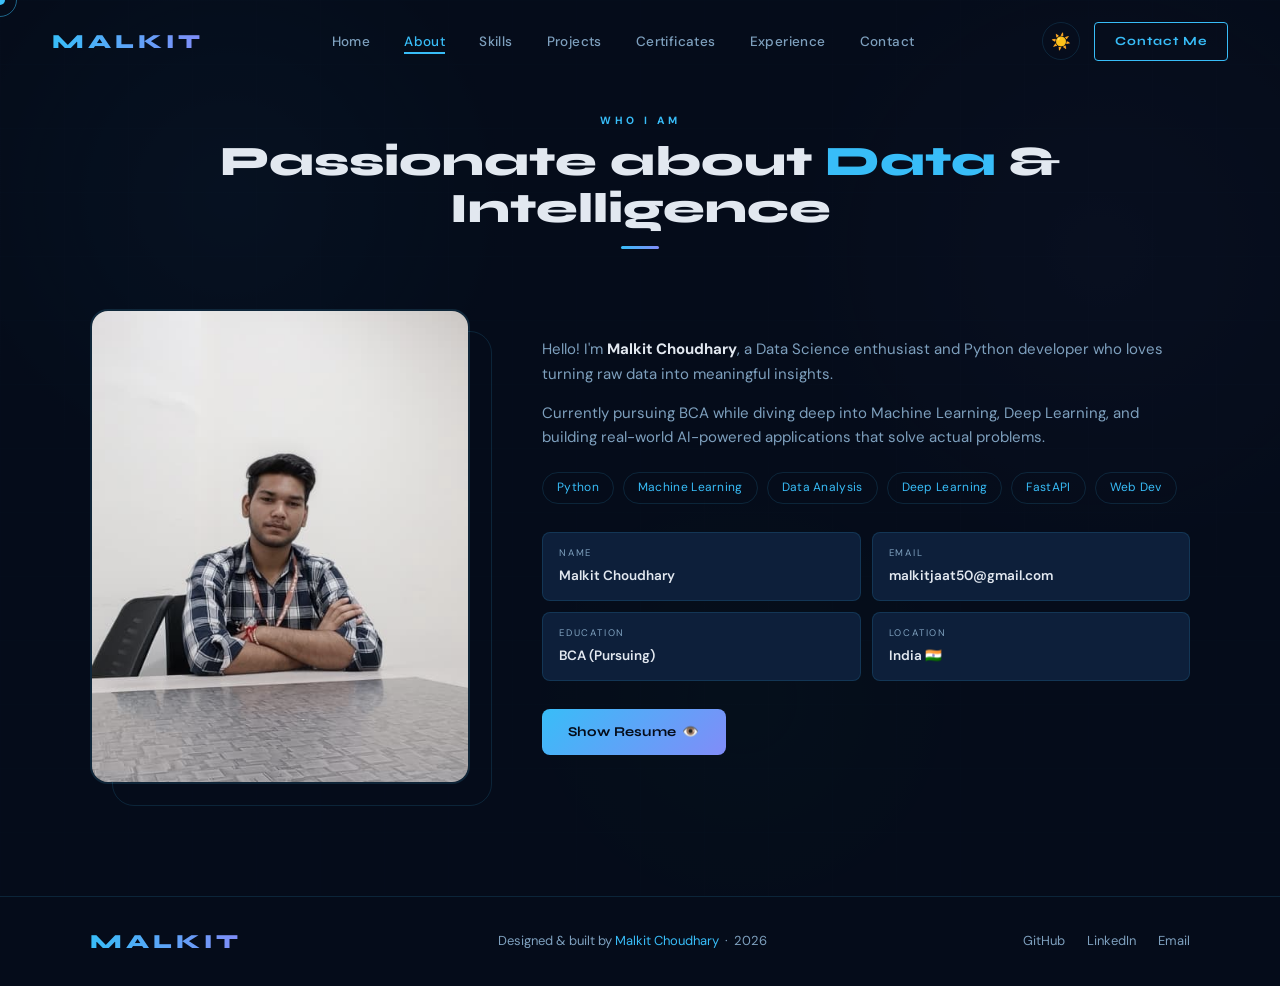
==== commit 66454025: "Polish portfolio visuals and contact form" ====
--- a/about.html
+++ b/about.html
@@ -112,10 +112,8 @@
             </div>
           </div>
 
-          <a href="resume.pdf" class="btn-primary" download aria-label="Download CV">
-            Download Resume <span aria-hidden="true">↓</span>
-          </a>
-          <a href="resume.pdf" class="btn-outline" target="_blank" rel="noopener noreferrer" aria-label="Show Resume">
+        
+          <a href="resume.pdf" class="btn-primary" target="_blank" rel="noopener noreferrer" aria-label="Show Resume">
             Show Resume <span aria-hidden="true">👁️</span>
           </a>
         </div>
--- a/style.css
+++ b/style.css
@@ -38,9 +38,9 @@
 body.light-mode {
   --bg:         #f0f6ff;
   --bg-alt:     #e4eef9;
-  --bg-card:    #ffffff;
-  --text:       #0f1e33;
-  --text-muted: #4a6481;
+  --bg-card:    #edf6ff;
+  --text:       #173b63;
+  --text-muted: #5c7896;
   --border:     rgba(56,189,248,0.3);
   --shadow:     rgba(56,189,248,0.12);
   --glow1:      rgba(56,189,248,0.18);
@@ -66,6 +66,46 @@
 
 img { display: block; max-width: 100%; }
 a   { color: inherit; }
+
+section {
+  position: relative;
+  overflow: hidden;
+  isolation: isolate;
+}
+section > .container {
+  position: relative;
+  z-index: 1;
+}
+section:not(.hero)::before {
+  content: '';
+  position: absolute;
+  inset: 0;
+  z-index: 0;
+  pointer-events: none;
+  opacity: 0.26;
+  background-image:
+    radial-gradient(circle at 18% 22%, rgba(56,189,248,0.13), transparent 24%),
+    radial-gradient(circle at 86% 28%, rgba(129,140,248,0.1), transparent 28%),
+    radial-gradient(circle at 58% 78%, rgba(34,197,94,0.08), transparent 24%),
+    linear-gradient(rgba(56,189,248,0.026) 1px, transparent 1px),
+    linear-gradient(90deg, rgba(129,140,248,0.022) 1px, transparent 1px);
+  background-size: auto, auto, auto, 64px 64px, 64px 64px;
+  animation: sectionLiveBg 28s linear infinite;
+}
+body.light-mode section:not(.hero)::before {
+  opacity: 0.36;
+  background-image:
+    radial-gradient(circle at 18% 22%, rgba(14,165,233,0.13), transparent 24%),
+    radial-gradient(circle at 86% 28%, rgba(129,140,248,0.11), transparent 28%),
+    radial-gradient(circle at 58% 78%, rgba(34,197,94,0.1), transparent 24%),
+    linear-gradient(rgba(31,95,143,0.032) 1px, transparent 1px),
+    linear-gradient(90deg, rgba(31,95,143,0.026) 1px, transparent 1px);
+}
+
+@keyframes sectionLiveBg {
+  0%   { background-position: 0 0, 0 0, 0 0, 0 0, 0 0; }
+  100% { background-position: 36px -24px, -30px 28px, 20px 34px, 64px 64px, 64px 64px; }
+}
 
 h1, h2, h3, h4, h5 {
   font-family: var(--font-display);
@@ -469,20 +509,110 @@
   flex-direction: column;
   justify-content: center;
   padding-top: 80px;
+  isolation: isolate;
+  background:
+    radial-gradient(circle at 15% 18%, rgba(56,189,248,0.14), transparent 28%),
+    radial-gradient(circle at 82% 20%, rgba(129,140,248,0.12), transparent 30%),
+    linear-gradient(135deg, var(--bg) 0%, #07142a 50%, var(--bg) 100%);
+}
+.hero::before {
+  content: '';
+  position: absolute;
+  inset: -35%;
+  z-index: 0;
+  pointer-events: none;
+  background:
+    conic-gradient(from 90deg, transparent, rgba(56,189,248,0.12), transparent, rgba(129,140,248,0.1), transparent);
+  opacity: 0.5;
+  animation: liveSweep 24s linear infinite;
+}
+body.light-mode .hero {
+  background:
+    radial-gradient(circle at 15% 18%, rgba(56,189,248,0.22), transparent 28%),
+    radial-gradient(circle at 82% 20%, rgba(129,140,248,0.16), transparent 30%),
+    linear-gradient(135deg, var(--bg) 0%, #dfeeff 50%, var(--bg) 100%);
+}
+body.light-mode .hero::before { opacity: 0.32; }
+
+@keyframes liveSweep {
+  from { transform: rotate(0deg) scale(1); }
+  to   { transform: rotate(360deg) scale(1.05); }
 }
 
 /* Background grid */
 .hero-grid {
   position: absolute; inset: 0; pointer-events: none;
+  z-index: 0;
   background-image:
     linear-gradient(rgba(56,189,248,0.032) 1px, transparent 1px),
     linear-gradient(90deg, rgba(56,189,248,0.032) 1px, transparent 1px);
   background-size: 56px 56px;
+  animation: gridFlow 16s linear infinite;
+}
+
+@keyframes gridFlow {
+  from { background-position: 0 0, 0 0; }
+  to   { background-position: 56px 56px, 56px 56px; }
+}
+
+.live-bg {
+  position: absolute;
+  inset: 0;
+  z-index: 0;
+  overflow: hidden;
+  pointer-events: none;
+}
+.live-bg span {
+  position: absolute;
+  width: 4px;
+  height: 4px;
+  border-radius: 50%;
+  background: var(--a1);
+  box-shadow: 0 0 14px rgba(56,189,248,0.75);
+  opacity: 0;
+  animation: dataFloat 10s linear infinite;
+}
+.live-bg span::after {
+  content: '';
+  position: absolute;
+  left: 50%;
+  bottom: 8px;
+  width: 1px;
+  height: 64px;
+  transform: translateX(-50%);
+  background: linear-gradient(transparent, rgba(56,189,248,0.45));
+}
+.live-bg span:nth-child(1)  { left: 8%;  animation-delay: -1s; animation-duration: 11s; }
+.live-bg span:nth-child(2)  { left: 16%; animation-delay: -7s; animation-duration: 13s; }
+.live-bg span:nth-child(3)  { left: 24%; animation-delay: -3s; animation-duration: 9s; }
+.live-bg span:nth-child(4)  { left: 32%; animation-delay: -9s; animation-duration: 12s; }
+.live-bg span:nth-child(5)  { left: 40%; animation-delay: -5s; animation-duration: 10s; }
+.live-bg span:nth-child(6)  { left: 48%; animation-delay: -2s; animation-duration: 14s; }
+.live-bg span:nth-child(7)  { left: 56%; animation-delay: -8s; animation-duration: 11s; }
+.live-bg span:nth-child(8)  { left: 64%; animation-delay: -4s; animation-duration: 13s; }
+.live-bg span:nth-child(9)  { left: 72%; animation-delay: -6s; animation-duration: 9s; }
+.live-bg span:nth-child(10) { left: 80%; animation-delay: -10s; animation-duration: 12s; }
+.live-bg span:nth-child(11) { left: 88%; animation-delay: -3.5s; animation-duration: 10s; }
+.live-bg span:nth-child(12) { left: 96%; animation-delay: -7.5s; animation-duration: 14s; }
+.live-bg span:nth-child(13) { left: 12%; animation-delay: -11s; animation-duration: 15s; }
+.live-bg span:nth-child(14) { left: 28%; animation-delay: -12s; animation-duration: 16s; }
+.live-bg span:nth-child(15) { left: 44%; animation-delay: -13s; animation-duration: 15s; }
+.live-bg span:nth-child(16) { left: 60%; animation-delay: -14s; animation-duration: 16s; }
+.live-bg span:nth-child(17) { left: 76%; animation-delay: -15s; animation-duration: 15s; }
+.live-bg span:nth-child(18) { left: 92%; animation-delay: -16s; animation-duration: 16s; }
+
+@keyframes dataFloat {
+  0%   { top: 112%; opacity: 0; transform: translateX(0) scale(0.7); }
+  12%  { opacity: 0.65; }
+  50%  { transform: translateX(24px) scale(1); }
+  88%  { opacity: 0.45; }
+  100% { top: -12%; opacity: 0; transform: translateX(-18px) scale(0.8); }
 }
 
 /* Gradient orbs */
 .orb {
   position: absolute;
+  z-index: 0;
   border-radius: 50%;
   filter: blur(90px);
   pointer-events: none;
@@ -558,6 +688,9 @@
 }
 .hero-name {
   display: block;
+  font-family: var(--font-body);
+  font-weight: 800;
+  letter-spacing: 0;
   background: linear-gradient(135deg, var(--a1) 0%, var(--a2) 55%, var(--a3) 100%);
   -webkit-background-clip: text;
   -webkit-text-fill-color: transparent;
@@ -664,6 +797,81 @@
   transition: border-color 0.25s, box-shadow 0.25s;
 }
 body.light-mode .stat { background: rgba(255,255,255,0.7); }
+body.light-mode .stat,
+body.light-mode .info-item,
+body.light-mode .skill-card,
+body.light-mode .project-card,
+body.light-mode .cert-card,
+body.light-mode .channel-item,
+body.light-mode .contact-form-wrap,
+body.light-mode .exp-card {
+  color: #173b63;
+  border-color: rgba(56,189,248,0.28);
+  box-shadow: 0 16px 34px rgba(56,112,160,0.13);
+}
+body.light-mode .stat {
+  background: linear-gradient(135deg, rgba(219,244,255,0.92), rgba(230,236,255,0.9));
+}
+body.light-mode .info-item {
+  background: linear-gradient(135deg, #e9f7ff 0%, #edf0ff 100%);
+}
+body.light-mode .skill-card {
+  background:
+    radial-gradient(circle at 80% 12%, rgba(34,197,94,0.16), transparent 34%),
+    linear-gradient(135deg, #dff7ff 0%, #e7f1ff 54%, #eef8ed 100%);
+}
+body.light-mode .skill-card:nth-child(3n+2) {
+  background:
+    radial-gradient(circle at 78% 18%, rgba(129,140,248,0.18), transparent 34%),
+    linear-gradient(135deg, #ecebff 0%, #e6f6ff 58%, #f2f7ff 100%);
+}
+body.light-mode .skill-card:nth-child(3n+3) {
+  background:
+    radial-gradient(circle at 80% 14%, rgba(14,165,233,0.16), transparent 34%),
+    linear-gradient(135deg, #e4fbf7 0%, #e7f4ff 56%, #f3f0ff 100%);
+}
+body.light-mode .project-card {
+  background: linear-gradient(145deg, #e3f7ff 0%, #edf0ff 52%, #f0f9ee 100%);
+  box-shadow: 0 14px 30px rgba(70,115,170,0.12);
+}
+body.light-mode .cert-card {
+  background: linear-gradient(145deg, #eef2ff 0%, #e7fbf7 54%, #fff4df 100%);
+  box-shadow: 0 18px 42px rgba(96,112,180,0.14);
+}
+body.light-mode .channel-item,
+body.light-mode .contact-form-wrap {
+  background: linear-gradient(145deg, #e6f7ff 0%, #f1f0ff 55%, #fff2e8 100%);
+  box-shadow: 0 18px 42px rgba(70,115,170,0.14);
+}
+body.light-mode .exp-card {
+  background: linear-gradient(145deg, #e9fbf5 0%, #e8f3ff 55%, #f5efff 100%);
+  box-shadow: 0 18px 42px rgba(70,115,170,0.14);
+}
+body.light-mode .skill-card h3,
+body.light-mode .project-body h3,
+body.light-mode .cert-body h3,
+body.light-mode .channel-val,
+body.light-mode .info-val,
+body.light-mode .exp-card h3 {
+  color: #1f5f8f;
+}
+body.light-mode .skill-icon {
+  background: linear-gradient(135deg, rgba(56,189,248,0.2), rgba(34,197,94,0.18), rgba(129,140,248,0.18));
+  border-color: rgba(31,95,143,0.24);
+  color: #1f5f8f;
+}
+body.light-mode .form-group input,
+body.light-mode .form-group textarea {
+  background: #eef7ff;
+  border-color: rgba(56,112,160,0.24);
+  color: #173b63;
+}
+body.light-mode .cert-img-wrap {
+  background: #e6f3ff;
+}
+body.light-mode .project-body p {
+  color: #496f91;
+}
 .stat:hover {
   border-color: rgba(56,189,248,0.4);
   box-shadow: 0 8px 24px var(--glow1);
@@ -688,6 +896,7 @@
 .scroll-indicator {
   position: absolute;
   bottom: 28px; left: 50%;
+  z-index: 1;
   transform: translateX(-50%);
   display: flex;
   flex-direction: column;
@@ -715,6 +924,19 @@
 @keyframes fadeUp {
   from { opacity:0; transform:translateY(22px); }
   to   { opacity:1; transform:translateY(0);    }
+}
+
+@media (prefers-reduced-motion: reduce) {
+  .hero::before,
+  .hero-grid,
+  section:not(.hero)::before,
+  .live-bg span {
+    animation: none;
+  }
+  .live-bg span {
+    opacity: 0.25;
+    top: 50%;
+  }
 }
 
 /* ─── 10. ABOUT ──────────────────────────── */
@@ -856,7 +1078,24 @@
   margin: 0 auto 13px;
   transition: transform 0.28s var(--ease);
 }
-.skill-card:hover img { transform: scale(1.12) rotate(5deg); }
+.skill-icon {
+  width: 50px;
+  height: 50px;
+  display: grid;
+  place-items: center;
+  margin: 0 auto 13px;
+  border-radius: 14px;
+  background: linear-gradient(135deg, rgba(56,189,248,0.22), rgba(34,197,94,0.18));
+  border: 1px solid rgba(56,189,248,0.35);
+  color: var(--text);
+  font-size: 13px;
+  font-weight: 800;
+  position: relative;
+  z-index: 1;
+  transition: transform 0.28s var(--ease);
+}
+.skill-card:hover img,
+.skill-card:hover .skill-icon { transform: scale(1.12) rotate(5deg); }
 .skill-card h3 {
   font-size: 13.5px;
   font-weight: 600;
@@ -924,7 +1163,14 @@
   background: linear-gradient(to top, rgba(5,12,26,0.88) 0%, transparent 65%);
 }
 body.light-mode .project-overlay {
-  background: linear-gradient(to top, rgba(240,246,255,0.6) 0%, transparent 65%);
+  display: none;
+}
+body.light-mode .project-img-wrap {
+  border-bottom: 1px solid rgba(56,189,248,0.2);
+  background: #eaf6ff;
+}
+body.light-mode .project-img-wrap img {
+  filter: saturate(1.04) contrast(1.02);
 }
 
 .project-badge {
@@ -1060,6 +1306,7 @@
 
 /* ─── 14. CONTACT ────────────────────────── */
 .contact-section {
+  font-family: var(--font-body);
   padding: var(--section-pad) 0;
   background: var(--bg);
   border-top: 1px solid var(--border);
@@ -1073,11 +1320,13 @@
 }
 
 .contact-info h2 {
+  font-family: var(--font-body);
   font-size: clamp(28px, 3.5vw, 42px);
-  font-weight: 800;
+  font-weight: 700;
   line-height: 1.15;
   margin-bottom: 16px;
   margin-top: 10px;
+  letter-spacing: 0;
 }
 .contact-info h2 span { color: var(--a1); }
 .contact-info > p {
@@ -1111,13 +1360,15 @@
   flex-shrink: 0;
 }
 .channel-label {
+  font-family: var(--font-body);
   font-size: 10px;
-  letter-spacing: 1.5px;
+  letter-spacing: 0.8px;
   text-transform: uppercase;
   color: var(--text-muted);
   margin-bottom: 2px;
 }
 .channel-val {
+  font-family: var(--font-body);
   font-size: 13.5px;
   font-weight: 500;
   color: var(--text);
@@ -1132,9 +1383,14 @@
 }
 
 .contact-form { display: flex; flex-direction: column; gap: 20px; }
+.contact-section .btn-primary {
+  font-family: var(--font-body);
+  letter-spacing: 0.1px;
+}
 
 .form-group { display: flex; flex-direction: column; gap: 7px; }
 .form-group label {
+  font-family: var(--font-body);
   font-size: 12px;
   font-weight: 600;
   letter-spacing: 0.5px;
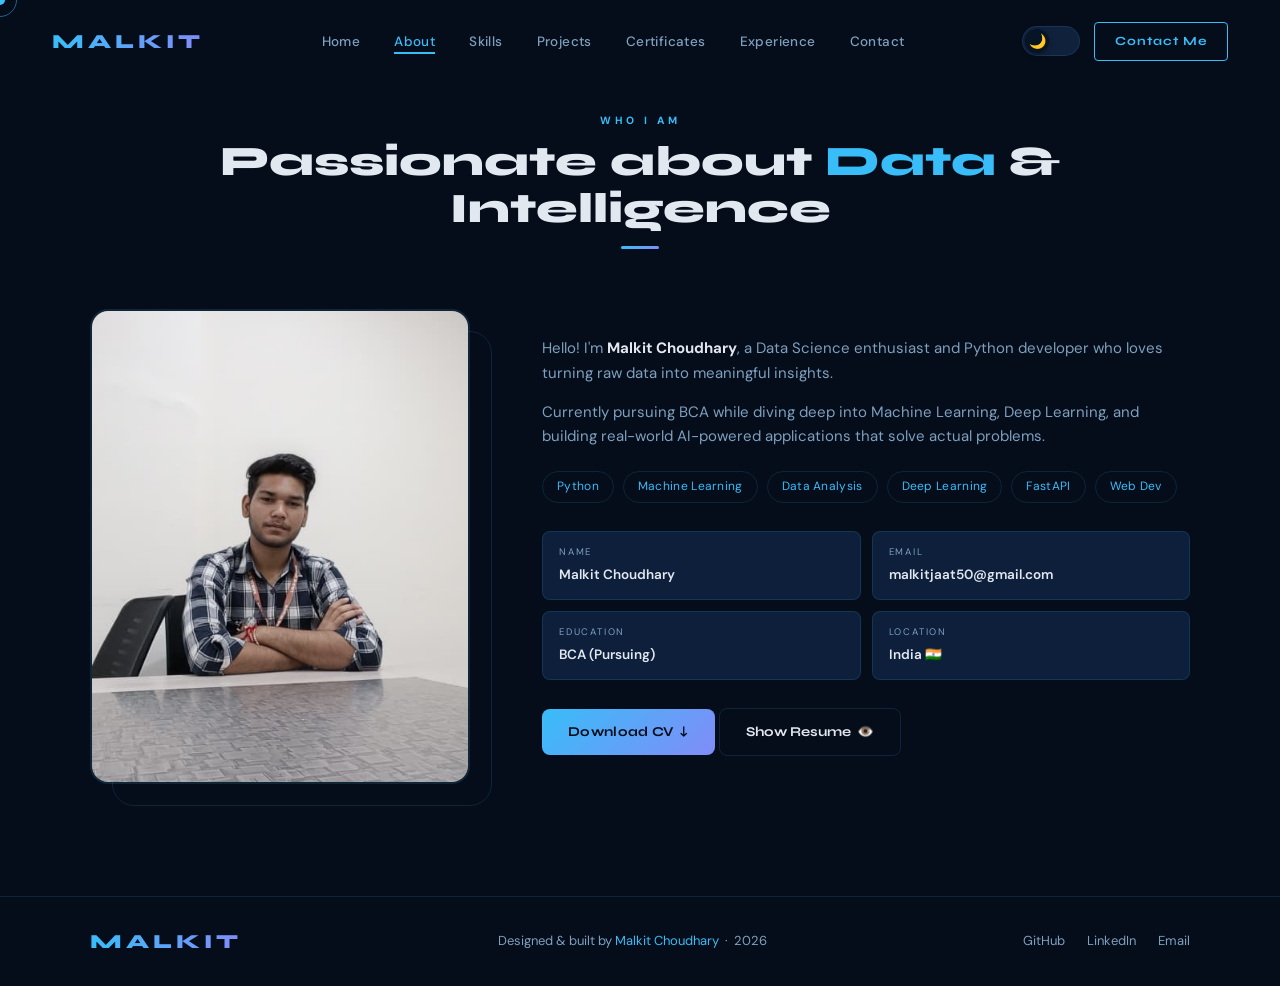
==== commit f0bd2af5: "Add installable PWA and theme switch" ====
--- a/about.html
+++ b/about.html
@@ -3,6 +3,15 @@
 <head>
   <meta charset="UTF-8">
   <meta name="viewport" content="width=device-width, initial-scale=1.0">
+  <meta name="theme-color" content="#050c1a">
+  <meta name="application-name" content="Malkit Portfolio">
+  <meta name="mobile-web-app-capable" content="yes">
+  <meta name="apple-mobile-web-app-capable" content="yes">
+  <meta name="apple-mobile-web-app-status-bar-style" content="black-translucent">
+  <meta name="apple-mobile-web-app-title" content="Malkit Portfolio">
+  <link rel="manifest" href="manifest.json">
+  <link rel="icon" href="icons/icon-192.png" sizes="192x192" type="image/png">
+  <link rel="apple-touch-icon" href="icons/icon-192.png">
   <title>About | Malkit Choudhary</title>
   <meta name="description" content="About Malkit Choudhary - Data Science Portfolio">
   <link rel="preconnect" href="https://fonts.googleapis.com">
@@ -45,11 +54,11 @@
       <li><a href="contact.html">Contact</a></li>
     </ul>
     <div class="nav-actions">
-      <button class="theme-toggle" id="themeToggle" aria-label="Toggle light/dark mode" title="Toggle theme">
-        <span class="theme-icon" id="themeIcon">☀️</span>
+      <button class="theme-toggle" id="themeToggle" aria-label="Toggle light/dark mode" aria-pressed="false" title="Toggle theme">
+        <span class="theme-icon" id="themeIcon">🌙</span>
       </button>
       <a href="contact.html" class="btn-hire">Contact Me</a>
-      <button class="hamburger" id="hamburger" aria-label="Open menu" aria-expanded="false">
+      <button class="hamburger" id="hamburger" onclick="toggleMenu()" aria-label="Open menu" aria-expanded="false">
         <span></span><span></span><span></span>
       </button>
     </div>
@@ -112,8 +121,10 @@
             </div>
           </div>
 
-        
-          <a href="resume.pdf" class="btn-primary" target="_blank" rel="noopener noreferrer" aria-label="Show Resume">
+          <a href="resume.pdf" class="btn-primary" download aria-label="Download CV">
+            Download CV <span aria-hidden="true">↓</span>
+          </a>
+          <a href="resume.pdf" class="btn-outline" target="_blank" rel="noopener noreferrer" aria-label="Show Resume">
             Show Resume <span aria-hidden="true">👁️</span>
           </a>
         </div>
--- a/style.css
+++ b/style.css
@@ -38,9 +38,9 @@
 body.light-mode {
   --bg:         #f0f6ff;
   --bg-alt:     #e4eef9;
-  --bg-card:    #edf6ff;
-  --text:       #173b63;
-  --text-muted: #5c7896;
+  --bg-card:    #ffffff;
+  --text:       #0f1e33;
+  --text-muted: #4a6481;
   --border:     rgba(56,189,248,0.3);
   --shadow:     rgba(56,189,248,0.12);
   --glow1:      rgba(56,189,248,0.18);
@@ -66,46 +66,6 @@
 
 img { display: block; max-width: 100%; }
 a   { color: inherit; }
-
-section {
-  position: relative;
-  overflow: hidden;
-  isolation: isolate;
-}
-section > .container {
-  position: relative;
-  z-index: 1;
-}
-section:not(.hero)::before {
-  content: '';
-  position: absolute;
-  inset: 0;
-  z-index: 0;
-  pointer-events: none;
-  opacity: 0.26;
-  background-image:
-    radial-gradient(circle at 18% 22%, rgba(56,189,248,0.13), transparent 24%),
-    radial-gradient(circle at 86% 28%, rgba(129,140,248,0.1), transparent 28%),
-    radial-gradient(circle at 58% 78%, rgba(34,197,94,0.08), transparent 24%),
-    linear-gradient(rgba(56,189,248,0.026) 1px, transparent 1px),
-    linear-gradient(90deg, rgba(129,140,248,0.022) 1px, transparent 1px);
-  background-size: auto, auto, auto, 64px 64px, 64px 64px;
-  animation: sectionLiveBg 28s linear infinite;
-}
-body.light-mode section:not(.hero)::before {
-  opacity: 0.36;
-  background-image:
-    radial-gradient(circle at 18% 22%, rgba(14,165,233,0.13), transparent 24%),
-    radial-gradient(circle at 86% 28%, rgba(129,140,248,0.11), transparent 28%),
-    radial-gradient(circle at 58% 78%, rgba(34,197,94,0.1), transparent 24%),
-    linear-gradient(rgba(31,95,143,0.032) 1px, transparent 1px),
-    linear-gradient(90deg, rgba(31,95,143,0.026) 1px, transparent 1px);
-}
-
-@keyframes sectionLiveBg {
-  0%   { background-position: 0 0, 0 0, 0 0, 0 0, 0 0; }
-  100% { background-position: 36px -24px, -30px 28px, 20px 34px, 64px 64px, 64px 64px; }
-}
 
 h1, h2, h3, h4, h5 {
   font-family: var(--font-display);
@@ -382,22 +342,43 @@
 }
 
 .theme-toggle {
-  background: none;
-  border: 1.5px solid var(--border);
-  color: var(--text-muted);
-  width: 38px; height: 38px;
-  border-radius: 50%;
+  position: relative;
+  width: 58px;
+  height: 30px;
+  padding: 2px;
+  border: 1px solid var(--border);
+  border-radius: 999px;
+  background: #10213c;
+  color: var(--text-muted);
   cursor: pointer;
   display: flex;
   align-items: center;
-  justify-content: center;
-  font-size: 16px;
-  transition: border-color 0.25s, transform 0.25s, background 0.25s;
+  justify-content: flex-start;
+  transition: border-color 0.25s, background 0.25s, box-shadow 0.25s;
 }
 .theme-toggle:hover {
   border-color: var(--a1);
-  background: rgba(56,189,248,0.08);
-  transform: rotate(20deg);
+  box-shadow: 0 0 0 3px rgba(56,189,248,0.13);
+}
+.theme-icon {
+  width: 24px;
+  height: 24px;
+  display: grid;
+  place-items: center;
+  border-radius: 50%;
+  background: #071426;
+  font-size: 14px;
+  line-height: 1;
+  box-shadow: 0 2px 6px rgba(0,0,0,0.28);
+  transition: transform 0.28s var(--ease), background 0.28s var(--ease);
+}
+body.light-mode .theme-toggle {
+  background: #bdefff;
+  border-color: rgba(56,189,248,0.48);
+}
+body.light-mode .theme-icon {
+  transform: translateX(28px);
+  background: #ffffff;
 }
 
 .btn-hire {
@@ -509,110 +490,20 @@
   flex-direction: column;
   justify-content: center;
   padding-top: 80px;
-  isolation: isolate;
-  background:
-    radial-gradient(circle at 15% 18%, rgba(56,189,248,0.14), transparent 28%),
-    radial-gradient(circle at 82% 20%, rgba(129,140,248,0.12), transparent 30%),
-    linear-gradient(135deg, var(--bg) 0%, #07142a 50%, var(--bg) 100%);
-}
-.hero::before {
-  content: '';
-  position: absolute;
-  inset: -35%;
-  z-index: 0;
-  pointer-events: none;
-  background:
-    conic-gradient(from 90deg, transparent, rgba(56,189,248,0.12), transparent, rgba(129,140,248,0.1), transparent);
-  opacity: 0.5;
-  animation: liveSweep 24s linear infinite;
-}
-body.light-mode .hero {
-  background:
-    radial-gradient(circle at 15% 18%, rgba(56,189,248,0.22), transparent 28%),
-    radial-gradient(circle at 82% 20%, rgba(129,140,248,0.16), transparent 30%),
-    linear-gradient(135deg, var(--bg) 0%, #dfeeff 50%, var(--bg) 100%);
-}
-body.light-mode .hero::before { opacity: 0.32; }
-
-@keyframes liveSweep {
-  from { transform: rotate(0deg) scale(1); }
-  to   { transform: rotate(360deg) scale(1.05); }
 }
 
 /* Background grid */
 .hero-grid {
   position: absolute; inset: 0; pointer-events: none;
-  z-index: 0;
   background-image:
     linear-gradient(rgba(56,189,248,0.032) 1px, transparent 1px),
     linear-gradient(90deg, rgba(56,189,248,0.032) 1px, transparent 1px);
   background-size: 56px 56px;
-  animation: gridFlow 16s linear infinite;
-}
-
-@keyframes gridFlow {
-  from { background-position: 0 0, 0 0; }
-  to   { background-position: 56px 56px, 56px 56px; }
-}
-
-.live-bg {
-  position: absolute;
-  inset: 0;
-  z-index: 0;
-  overflow: hidden;
-  pointer-events: none;
-}
-.live-bg span {
-  position: absolute;
-  width: 4px;
-  height: 4px;
-  border-radius: 50%;
-  background: var(--a1);
-  box-shadow: 0 0 14px rgba(56,189,248,0.75);
-  opacity: 0;
-  animation: dataFloat 10s linear infinite;
-}
-.live-bg span::after {
-  content: '';
-  position: absolute;
-  left: 50%;
-  bottom: 8px;
-  width: 1px;
-  height: 64px;
-  transform: translateX(-50%);
-  background: linear-gradient(transparent, rgba(56,189,248,0.45));
-}
-.live-bg span:nth-child(1)  { left: 8%;  animation-delay: -1s; animation-duration: 11s; }
-.live-bg span:nth-child(2)  { left: 16%; animation-delay: -7s; animation-duration: 13s; }
-.live-bg span:nth-child(3)  { left: 24%; animation-delay: -3s; animation-duration: 9s; }
-.live-bg span:nth-child(4)  { left: 32%; animation-delay: -9s; animation-duration: 12s; }
-.live-bg span:nth-child(5)  { left: 40%; animation-delay: -5s; animation-duration: 10s; }
-.live-bg span:nth-child(6)  { left: 48%; animation-delay: -2s; animation-duration: 14s; }
-.live-bg span:nth-child(7)  { left: 56%; animation-delay: -8s; animation-duration: 11s; }
-.live-bg span:nth-child(8)  { left: 64%; animation-delay: -4s; animation-duration: 13s; }
-.live-bg span:nth-child(9)  { left: 72%; animation-delay: -6s; animation-duration: 9s; }
-.live-bg span:nth-child(10) { left: 80%; animation-delay: -10s; animation-duration: 12s; }
-.live-bg span:nth-child(11) { left: 88%; animation-delay: -3.5s; animation-duration: 10s; }
-.live-bg span:nth-child(12) { left: 96%; animation-delay: -7.5s; animation-duration: 14s; }
-.live-bg span:nth-child(13) { left: 12%; animation-delay: -11s; animation-duration: 15s; }
-.live-bg span:nth-child(14) { left: 28%; animation-delay: -12s; animation-duration: 16s; }
-.live-bg span:nth-child(15) { left: 44%; animation-delay: -13s; animation-duration: 15s; }
-.live-bg span:nth-child(16) { left: 60%; animation-delay: -14s; animation-duration: 16s; }
-.live-bg span:nth-child(17) { left: 76%; animation-delay: -15s; animation-duration: 15s; }
-.live-bg span:nth-child(18) { left: 92%; animation-delay: -16s; animation-duration: 16s; }
-
-@keyframes dataFloat {
-  0%   { top: 112%; opacity: 0; transform: translateX(0) scale(0.7); }
-  12%  { opacity: 0.65; }
-  50%  { transform: translateX(24px) scale(1); }
-  88%  { opacity: 0.45; }
-  100% { top: -12%; opacity: 0; transform: translateX(-18px) scale(0.8); }
 }
 
 /* Gradient orbs */
 .orb {
   position: absolute;
-  z-index: 0;
   border-radius: 50%;
   filter: blur(90px);
   pointer-events: none;
@@ -688,9 +579,6 @@
 }
 .hero-name {
   display: block;
-  font-family: var(--font-body);
-  font-weight: 800;
-  letter-spacing: 0;
   background: linear-gradient(135deg, var(--a1) 0%, var(--a2) 55%, var(--a3) 100%);
   -webkit-background-clip: text;
   -webkit-text-fill-color: transparent;
@@ -797,62 +685,28 @@
   transition: border-color 0.25s, box-shadow 0.25s;
 }
 body.light-mode .stat { background: rgba(255,255,255,0.7); }
-body.light-mode .stat,
-body.light-mode .info-item,
-body.light-mode .skill-card,
-body.light-mode .project-card,
-body.light-mode .cert-card,
-body.light-mode .channel-item,
-body.light-mode .contact-form-wrap,
-body.light-mode .exp-card {
+body.light-mode .skill-category {
   color: #173b63;
   border-color: rgba(56,189,248,0.28);
   box-shadow: 0 16px 34px rgba(56,112,160,0.13);
 }
-body.light-mode .stat {
-  background: linear-gradient(135deg, rgba(219,244,255,0.92), rgba(230,236,255,0.9));
-}
-body.light-mode .info-item {
-  background: linear-gradient(135deg, #e9f7ff 0%, #edf0ff 100%);
-}
-body.light-mode .skill-card {
+body.light-mode .skill-category {
   background:
     radial-gradient(circle at 80% 12%, rgba(34,197,94,0.16), transparent 34%),
     linear-gradient(135deg, #dff7ff 0%, #e7f1ff 54%, #eef8ed 100%);
 }
-body.light-mode .skill-card:nth-child(3n+2) {
+body.light-mode .skill-category:nth-child(3n+2) {
   background:
     radial-gradient(circle at 78% 18%, rgba(129,140,248,0.18), transparent 34%),
     linear-gradient(135deg, #ecebff 0%, #e6f6ff 58%, #f2f7ff 100%);
 }
-body.light-mode .skill-card:nth-child(3n+3) {
+body.light-mode .skill-category:nth-child(3n+3) {
   background:
     radial-gradient(circle at 80% 14%, rgba(14,165,233,0.16), transparent 34%),
     linear-gradient(135deg, #e4fbf7 0%, #e7f4ff 56%, #f3f0ff 100%);
 }
-body.light-mode .project-card {
-  background: linear-gradient(145deg, #e3f7ff 0%, #edf0ff 52%, #f0f9ee 100%);
-  box-shadow: 0 14px 30px rgba(70,115,170,0.12);
-}
-body.light-mode .cert-card {
-  background: linear-gradient(145deg, #eef2ff 0%, #e7fbf7 54%, #fff4df 100%);
-  box-shadow: 0 18px 42px rgba(96,112,180,0.14);
-}
-body.light-mode .channel-item,
-body.light-mode .contact-form-wrap {
-  background: linear-gradient(145deg, #e6f7ff 0%, #f1f0ff 55%, #fff2e8 100%);
-  box-shadow: 0 18px 42px rgba(70,115,170,0.14);
-}
-body.light-mode .exp-card {
-  background: linear-gradient(145deg, #e9fbf5 0%, #e8f3ff 55%, #f5efff 100%);
-  box-shadow: 0 18px 42px rgba(70,115,170,0.14);
-}
-body.light-mode .skill-card h3,
-body.light-mode .project-body h3,
-body.light-mode .cert-body h3,
-body.light-mode .channel-val,
-body.light-mode .info-val,
-body.light-mode .exp-card h3 {
+body.light-mode .skill-category h3,
+body.light-mode .skill-item h4 {
   color: #1f5f8f;
 }
 body.light-mode .skill-icon {
@@ -896,7 +750,6 @@
 .scroll-indicator {
   position: absolute;
   bottom: 28px; left: 50%;
-  z-index: 1;
   transform: translateX(-50%);
   display: flex;
   flex-direction: column;
@@ -924,19 +777,6 @@
 @keyframes fadeUp {
   from { opacity:0; transform:translateY(22px); }
   to   { opacity:1; transform:translateY(0);    }
-}
-
-@media (prefers-reduced-motion: reduce) {
-  .hero::before,
-  .hero-grid,
-  section:not(.hero)::before,
-  .live-bg span {
-    animation: none;
-  }
-  .live-bg span {
-    opacity: 0.25;
-    top: 50%;
-  }
 }
 
 /* ─── 10. ABOUT ──────────────────────────── */
@@ -1039,19 +879,23 @@
   border-top:    1px solid var(--border);
   border-bottom: 1px solid var(--border);
 }
+.skills-section .container {
+  max-width: min(100%, 1860px);
+  padding-left: clamp(36px, 4vw, 72px);
+  padding-right: clamp(36px, 4vw, 72px);
+}
 
 .skills-grid {
   display: grid;
-  grid-template-columns: repeat(4, 1fr);
-  gap: 18px;
-}
-
-.skill-card {
-  background: var(--bg);
+  grid-template-columns: repeat(4, minmax(0, 1fr));
+  gap: clamp(14px, 1.4vw, 26px);
+}
+
+.skill-category {
+  background: rgba(7, 15, 30, 0.64);
   border: 1px solid var(--border);
-  padding: 26px 18px;
+  padding: clamp(28px, 2vw, 40px) clamp(20px, 1.8vw, 34px);
   border-radius: 14px;
-  text-align: center;
   cursor: default;
   position: relative;
   overflow: hidden;
@@ -1059,48 +903,75 @@
               border-color 0.28s,
               box-shadow 0.28s;
 }
-.skill-card::before {
+.skill-category::before {
   content: '';
   position: absolute; inset: 0;
-  background: linear-gradient(135deg, rgba(56,189,248,0.06), transparent);
+  background: linear-gradient(135deg, rgba(56,189,248,0.08), transparent 48%);
   opacity: 0;
   transition: opacity 0.28s;
 }
-.skill-card:hover {
+.skill-category:hover {
   border-color: rgba(56,189,248,0.45);
   transform: translateY(-7px);
   box-shadow: 0 18px 36px rgba(56,189,248,0.13);
 }
-.skill-card:hover::before { opacity: 1; }
-.skill-card img {
-  width: 50px; height: 50px;
+.skill-category:hover::before { opacity: 1; }
+.skill-category h3 {
+  color: var(--primary);
+  font-family: var(--font-mono);
+  font-size: clamp(15px, 1vw, 19px);
+  font-weight: 800;
+  letter-spacing: 1.2px;
+  margin-bottom: 26px;
+  position: relative;
+  text-transform: uppercase;
+  z-index: 1;
+}
+.skill-list {
+  display: grid;
+  gap: 17px;
+  position: relative;
+  z-index: 1;
+}
+.skill-item {
+  align-items: center;
+  display: grid;
+  gap: 13px;
+  grid-template-columns: 38px minmax(0, 1fr);
+}
+.skill-item img {
+  width: 36px; height: 36px;
   object-fit: contain;
-  margin: 0 auto 13px;
   transition: transform 0.28s var(--ease);
 }
 .skill-icon {
-  width: 50px;
-  height: 50px;
+  width: 36px;
+  height: 36px;
   display: grid;
   place-items: center;
-  margin: 0 auto 13px;
-  border-radius: 14px;
+  border-radius: 10px;
   background: linear-gradient(135deg, rgba(56,189,248,0.22), rgba(34,197,94,0.18));
   border: 1px solid rgba(56,189,248,0.35);
   color: var(--text);
-  font-size: 13px;
+  font-size: 11px;
   font-weight: 800;
   position: relative;
   z-index: 1;
   transition: transform 0.28s var(--ease);
 }
-.skill-card:hover img,
-.skill-card:hover .skill-icon { transform: scale(1.12) rotate(5deg); }
-.skill-card h3 {
-  font-size: 13.5px;
-  font-weight: 600;
-  color: var(--text);
-  position: relative; z-index: 1;
+.skill-category:hover img,
+.skill-category:hover .skill-icon { transform: scale(1.1) rotate(4deg); }
+.skill-item h4 {
+  font-size: clamp(13px, 0.86vw, 15.5px);
+  font-weight: 800;
+  color: var(--text);
+  line-height: 1.25;
+  margin-bottom: 4px;
+}
+.skill-item p {
+  color: var(--text-muted);
+  font-size: clamp(11.5px, 0.78vw, 13.5px);
+  line-height: 1.45;
 }
 
 /* ─── 12. PROJECTS ───────────────────────── */
@@ -1152,25 +1023,21 @@
   height: 196px;
   overflow: hidden;
 }
-.project-img-wrap img {
+.project-img-wrap img,
+.project-img-wrap video {
   width: 100%; height: 100%;
   object-fit: cover;
   transition: transform 0.55s var(--ease);
 }
-.project-card:hover .project-img-wrap img { transform: scale(1.07); }
+.project-video { display: block; background: #030812; }
+.project-card:hover .project-img-wrap img,
+.project-card:hover .project-img-wrap video { transform: scale(1.07); }
 .project-overlay {
   position: absolute; inset: 0;
   background: linear-gradient(to top, rgba(5,12,26,0.88) 0%, transparent 65%);
 }
 body.light-mode .project-overlay {
-  display: none;
-}
-body.light-mode .project-img-wrap {
-  border-bottom: 1px solid rgba(56,189,248,0.2);
-  background: #eaf6ff;
-}
-body.light-mode .project-img-wrap img {
-  filter: saturate(1.04) contrast(1.02);
+  background: linear-gradient(to top, rgba(240,246,255,0.6) 0%, transparent 65%);
 }
 
 .project-badge {
@@ -1306,7 +1173,6 @@
 
 /* ─── 14. CONTACT ────────────────────────── */
 .contact-section {
-  font-family: var(--font-body);
   padding: var(--section-pad) 0;
   background: var(--bg);
   border-top: 1px solid var(--border);
@@ -1320,13 +1186,11 @@
 }
 
 .contact-info h2 {
-  font-family: var(--font-body);
   font-size: clamp(28px, 3.5vw, 42px);
-  font-weight: 700;
+  font-weight: 800;
   line-height: 1.15;
   margin-bottom: 16px;
   margin-top: 10px;
-  letter-spacing: 0;
 }
 .contact-info h2 span { color: var(--a1); }
 .contact-info > p {
@@ -1360,15 +1224,13 @@
   flex-shrink: 0;
 }
 .channel-label {
-  font-family: var(--font-body);
   font-size: 10px;
-  letter-spacing: 0.8px;
+  letter-spacing: 1.5px;
   text-transform: uppercase;
   color: var(--text-muted);
   margin-bottom: 2px;
 }
 .channel-val {
-  font-family: var(--font-body);
   font-size: 13.5px;
   font-weight: 500;
   color: var(--text);
@@ -1383,14 +1245,9 @@
 }
 
 .contact-form { display: flex; flex-direction: column; gap: 20px; }
-.contact-section .btn-primary {
-  font-family: var(--font-body);
-  letter-spacing: 0.1px;
-}
 
 .form-group { display: flex; flex-direction: column; gap: 7px; }
 .form-group label {
-  font-family: var(--font-body);
   font-size: 12px;
   font-weight: 600;
   letter-spacing: 0.5px;
@@ -1534,7 +1391,19 @@
   .hero-btns .btn-outline { width: 100%; justify-content: center; }
 
   /* Grids */
-  .skills-grid   { grid-template-columns: repeat(2, 1fr); gap: 12px; }
+  .skills-grid   { grid-template-columns: 1fr; gap: 16px; }
+  .skills-section .container,
+  .projects-section .container,
+  .cert-section .container,
+  .experience-section .container,
+  .contact-section .container { padding-left: 18px; padding-right: 18px; }
+  .skill-category { padding: 30px 22px; }
+  .skill-category h3 { font-size: 16px; margin-bottom: 26px; }
+  .skill-item { gap: 14px; grid-template-columns: 38px minmax(0, 1fr); }
+  .skill-item img,
+  .skill-icon { width: 36px; height: 36px; }
+  .skill-item h4 { font-size: 14.5px; }
+  .skill-item p { font-size: 13px; }
   .projects-grid { grid-template-columns: 1fr; }
   .cert-grid     { grid-template-columns: 1fr; }
 
@@ -1547,102 +1416,234 @@
   /* Footer */
   .footer-inner { flex-direction: column; align-items: center; text-align: center; gap: 12px; }
 }
-/* ===== EXPERIENCE SECTION ===== */
+/* ===== EXPERIENCE TIMELINE ===== */
+.experience-page { background: #070c18; }
+.experience-page .experience-navbar {
+  height: 118px;
+  padding: 0 38px;
+  background: #080d19;
+  border-bottom: 1px solid rgba(148,163,184,0.17);
+  box-shadow: none;
+  transform: none !important;
+}
+.experience-page .experience-logo {
+  color: #f1f5ff;
+  font-family: var(--font-display);
+  font-size: 34px;
+  font-weight: 800;
+  letter-spacing: -2px;
+}
+.experience-page .experience-logo span { color: #42e6df; }
+.experience-page .nav-links { gap: 34px; }
+.experience-page .nav-links a {
+  color: #a7b2c9;
+  font-size: 17px;
+  font-weight: 500;
+}
+.experience-page .nav-links a::after { display: none; }
+.experience-page .nav-links a:hover,
+.experience-page .nav-links a.active { color: #f1f5ff; }
+.experience-page .nav-actions { gap: 16px; }
+.experience-theme-toggle { display: none; }
+.experience-shortcut,
+.experience-resume {
+  display: inline-flex;
+  align-items: center;
+  justify-content: center;
+  height: 62px;
+  border: 1px solid rgba(148,163,184,0.2);
+  border-radius: 16px;
+  color: #b7c2d8;
+  background: #0d1424;
+  font: 500 16px var(--font-body);
+}
+.experience-shortcut { min-width: 110px; gap: 7px; }
+.experience-shortcut span { font-size: 21px; }
+.experience-resume {
+  min-width: 168px;
+  gap: 12px;
+  color: #edf2ff;
+  background: transparent;
+  font-size: 19px;
+  font-weight: 700;
+}
+.experience-resume:hover { border-color: #42e6df; color: #42e6df; }
 .experience-section {
-  padding: var(--section-pad) 0;
-  background: var(--bg);
-}
-
-.experience-grid {
-  display: grid;
-  grid-template-columns: repeat(2, 1fr);
+  min-height: calc(100vh - 78px);
+  padding: 126px 0 128px;
+  background: #070c18;
+}
+.experience-container { max-width: none; padding-right: 50px; padding-left: 50px; }
+.experience-intro { margin-bottom: 64px; }
+.experience-kicker,
+.timeline-date {
+  color: #2ee6e0;
+  font-family: var(--font-display);
+  font-size: 13px;
+  font-weight: 800;
+  letter-spacing: 2.4px;
+}
+.experience-intro h1 {
+  margin-top: 24px;
+  color: var(--text);
+  font-family: var(--font-body);
+  font-size: clamp(48px, 6vw, 88px);
+  font-weight: 300;
+  letter-spacing: -0.07em;
+  line-height: 0.98;
+}
+.experience-timeline {
+  position: relative;
+  width: min(100%, 1260px);
+  margin: 0 0 0 clamp(235px, 14.7vw, 285px);
+  padding: 0 0 0 66px;
+  list-style: none;
+}
+.experience-timeline::before {
+  position: absolute;
+  top: 0;
+  bottom: 32px;
+  left: 0;
+  width: 1px;
+  content: "";
+  background: linear-gradient(180deg, rgba(46,230,224,0.22), rgba(46,230,224,0.06));
+}
+.timeline-entry {
+  position: relative;
+  padding-bottom: 88px;
+}
+.timeline-entry:last-child { padding-bottom: 0; }
+.timeline-dot {
+  position: absolute;
+  top: 6px;
+  left: -74px;
+  width: 16px;
+  height: 16px;
+  border: 3px solid var(--bg);
+  border-radius: 50%;
+  background: #32dce1;
+  box-shadow: 0 0 0 1px rgba(50,220,225,0.32), 0 0 20px rgba(50,220,225,0.65);
+}
+.timeline-content { max-width: 900px; }
+.timeline-date { margin-bottom: 28px; }
+.timeline-content h2 {
+  margin-bottom: 12px;
+  color: var(--text);
+  font-family: var(--font-body);
+  font-size: clamp(25px, 2.15vw, 34px);
+  font-weight: 400;
+  letter-spacing: -0.045em;
+  line-height: 1.05;
+}
+.timeline-content h3 {
+  margin-bottom: 24px;
+  color: var(--text);
+  font-family: var(--font-body);
+  font-size: clamp(16px, 1.35vw, 20px);
+  font-weight: 700;
+}
+.timeline-content > p:last-child {
+  color: #91a8cc;
+  font-size: clamp(16px, 1.45vw, 21px);
+  line-height: 1.55;
+}
+body.light-mode .experience-section { background: #f5f9ff; }
+body.light-mode .timeline-dot { border-color: #f5f9ff; }
+body.light-mode .timeline-content > p:last-child { color: #537097; }
+
+/* ===== ACHIEVEMENT ===== */
+.achievement-section {
+  padding: 112px 0;
+  background: var(--bg-alt);
+}
+.achievement-card {
+  display: flex;
+  align-items: flex-start;
   gap: 28px;
-}
-
-/* Card */
-.exp-card {
+  max-width: 900px;
+  margin: 0 auto;
+  padding: 34px;
   background: var(--bg-card);
   border: 1px solid var(--border);
-  padding: 26px;
+  border-radius: 20px;
+  box-shadow: 0 18px 50px rgba(0, 0, 0, 0.16);
+}
+.achievement-icon {
+  display: grid;
+  place-items: center;
+  flex: 0 0 58px;
+  width: 58px;
+  height: 58px;
+  color: #070c18;
+  background: linear-gradient(135deg, var(--a1), var(--a2));
   border-radius: 14px;
-  transition: all 0.3s var(--ease);
-  position: relative;
-  overflow: hidden;
-}
-
-/* top gradient line */
-.exp-card::before {
-  content: "";
-  position: absolute;
-  top: 0;
-  left: 0;
-  height: 3px;
-  width: 100%;
-  background: linear-gradient(90deg, var(--a1), var(--a2));
-}
-
-/* hover effect */
-.exp-card:hover {
-  transform: translateY(-6px);
-  box-shadow: 0 10px 30px var(--glow1);
-  border-color: rgba(56,189,248,0.4);
-}
-
-/* badge */
-.exp-badge {
-  font-size: 10px;
-  padding: 4px 10px;
-  border-radius: 50px;
+  font-family: var(--font-display);
+  font-size: 25px;
+  font-weight: 800;
+}
+.achievement-content { flex: 1; }
+.achievement-kicker {
+  margin-bottom: 8px;
+  color: var(--a1);
+  font-family: var(--font-display);
+  font-size: 12px;
   font-weight: 700;
-  letter-spacing: 1px;
-}
-
-.exp-badge.internship {
-  background: rgba(56,189,248,0.15);
-  color: var(--a1);
-}
-
-.exp-badge.training {
-  background: rgba(129,140,248,0.15);
-  color: var(--a2);
-}
-
-/* title */
-.exp-card h3 {
-  font-size: 18px;
-  margin: 10px 0;
+  letter-spacing: 1.5px;
+  text-transform: uppercase;
+}
+.achievement-content h3 {
+  margin-bottom: 12px;
+  color: var(--text);
   font-family: var(--font-display);
-}
-
-/* role */
-.exp-role {
-  font-size: 13px;
-  color: var(--text-muted);
-  margin-bottom: 10px;
-}
-
-/* description */
-.exp-desc {
-  font-size: 14px;
-  color: var(--text-muted);
-  margin-bottom: 15px;
-  line-height: 1.6;
-}
-
-/* current badge */
-.exp-current {
-  display: inline-block;
-  font-size: 11px;
-  padding: 5px 12px;
-  border-radius: 20px;
-  background: rgba(34,197,94,0.15);
-  color: #22c55e;
-  font-weight: 600;
-}
-
-/* ===== RESPONSIVE ===== */
-@media (max-width: 992px) {
-  .experience-grid {
-    grid-template-columns: 1fr;
-  }
-}
+  font-size: clamp(24px, 3vw, 32px);
+}
+.achievement-content > p {
+  max-width: 680px;
+  color: var(--text-muted);
+  font-size: 16px;
+  line-height: 1.7;
+}
+.achievement-content strong { color: var(--a1); }
+.achievement-metrics {
+  display: flex;
+  flex-wrap: wrap;
+  gap: 32px;
+  margin-top: 25px;
+}
+.achievement-metrics > div {
+  display: flex;
+  flex-direction: column;
+  gap: 4px;
+}
+.metric-value {
+  color: var(--text);
+  font-family: var(--font-display);
+  font-size: 26px;
+  font-weight: 800;
+}
+.metric-label {
+  color: var(--text-muted);
+  font-size: 12px;
+  letter-spacing: 0.4px;
+  text-transform: uppercase;
+}
+
+@media (max-width: 700px) {
+  .experience-page .experience-navbar { height: 78px; padding: 0 20px; }
+  .experience-page .experience-logo { font-size: 28px; }
+  .experience-page .nav-links,
+  .experience-shortcut { display: none; }
+  .experience-resume { min-width: 116px; height: 48px; border-radius: 12px; font-size: 15px; }
+  .experience-section { padding: 96px 0 80px; }
+  .experience-container { padding-right: 22px; padding-left: 22px; }
+  .experience-intro { margin-bottom: 48px; }
+  .experience-timeline { margin-left: 0; padding-left: 42px; }
+  .timeline-entry { padding-bottom: 62px; }
+  .timeline-dot { left: -50px; }
+  .timeline-date { font-size: 11px; letter-spacing: 1.6px; margin-bottom: 19px; }
+  .timeline-content h3 { margin-bottom: 16px; }
+  .achievement-section { padding: 80px 0; }
+  .achievement-card { gap: 20px; padding: 25px 20px; }
+  .achievement-icon { flex-basis: 48px; width: 48px; height: 48px; font-size: 21px; }
+  .achievement-metrics { gap: 22px; }
+}
